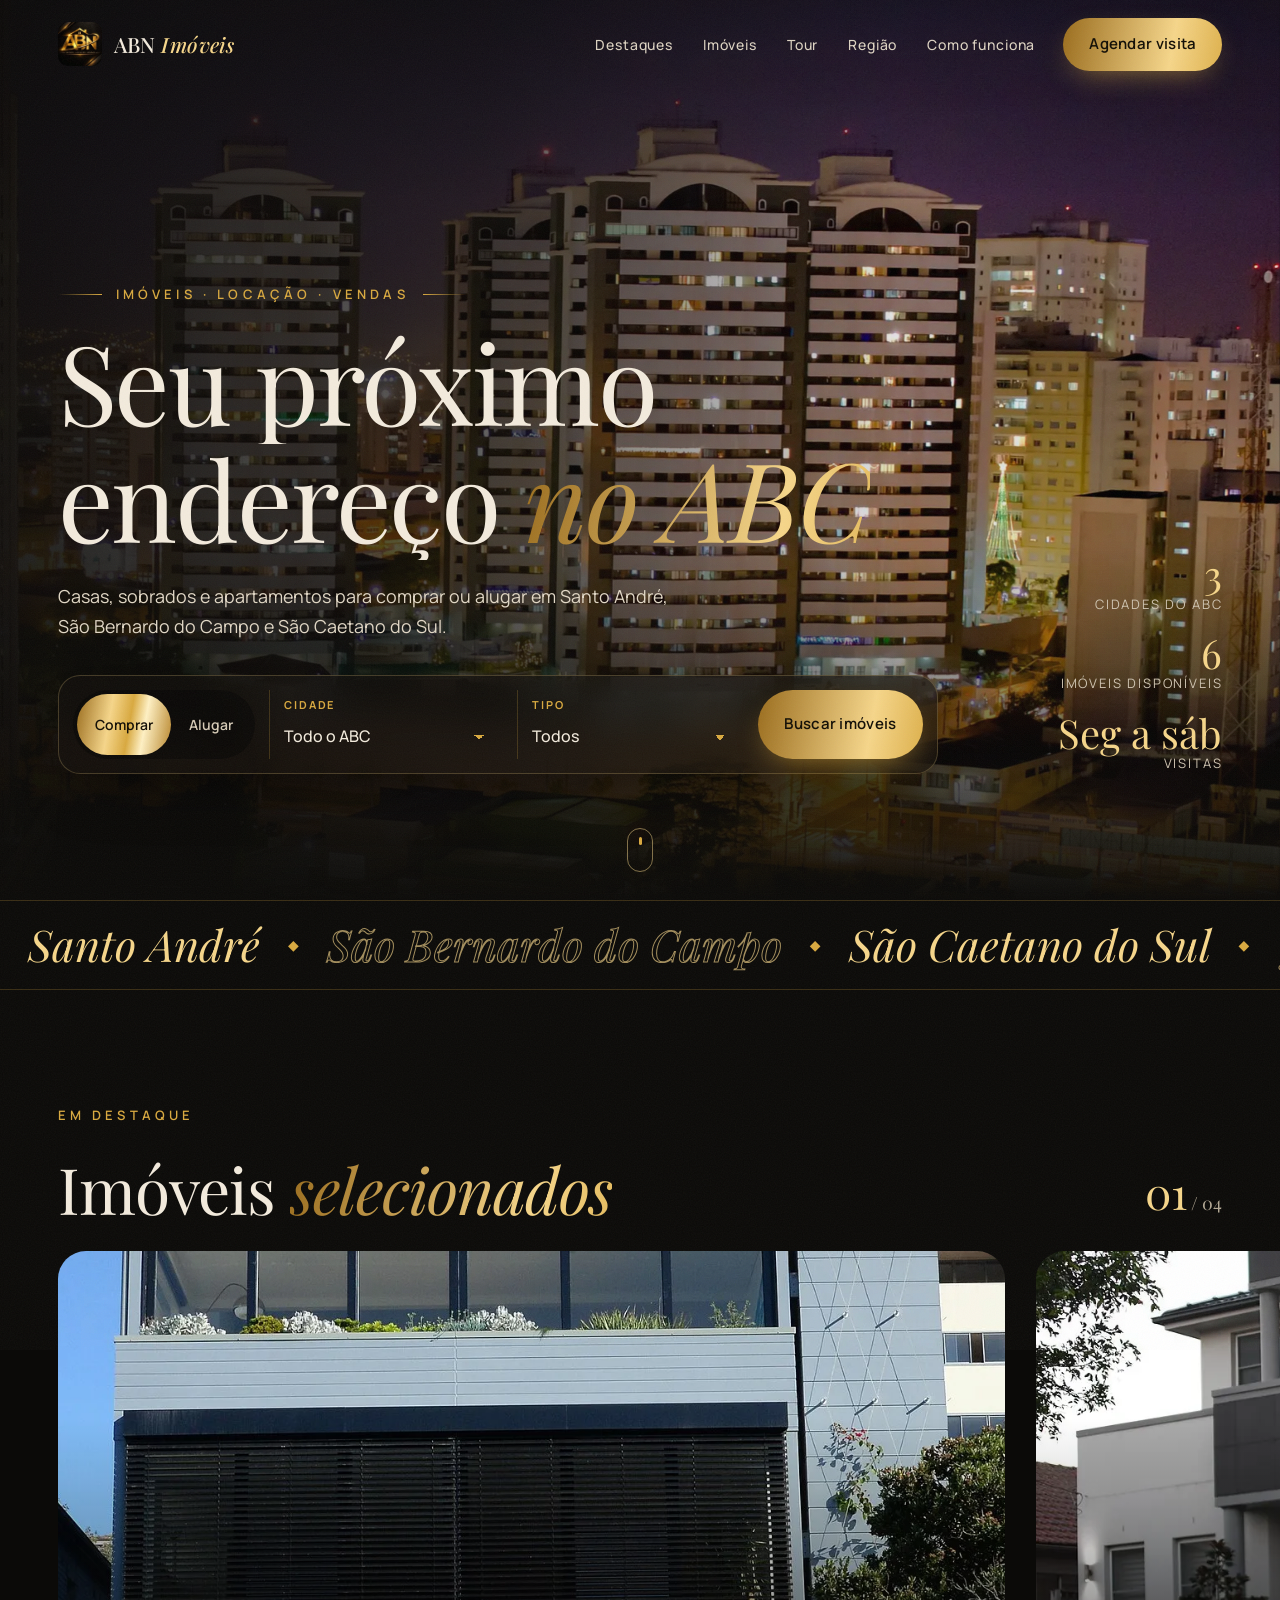
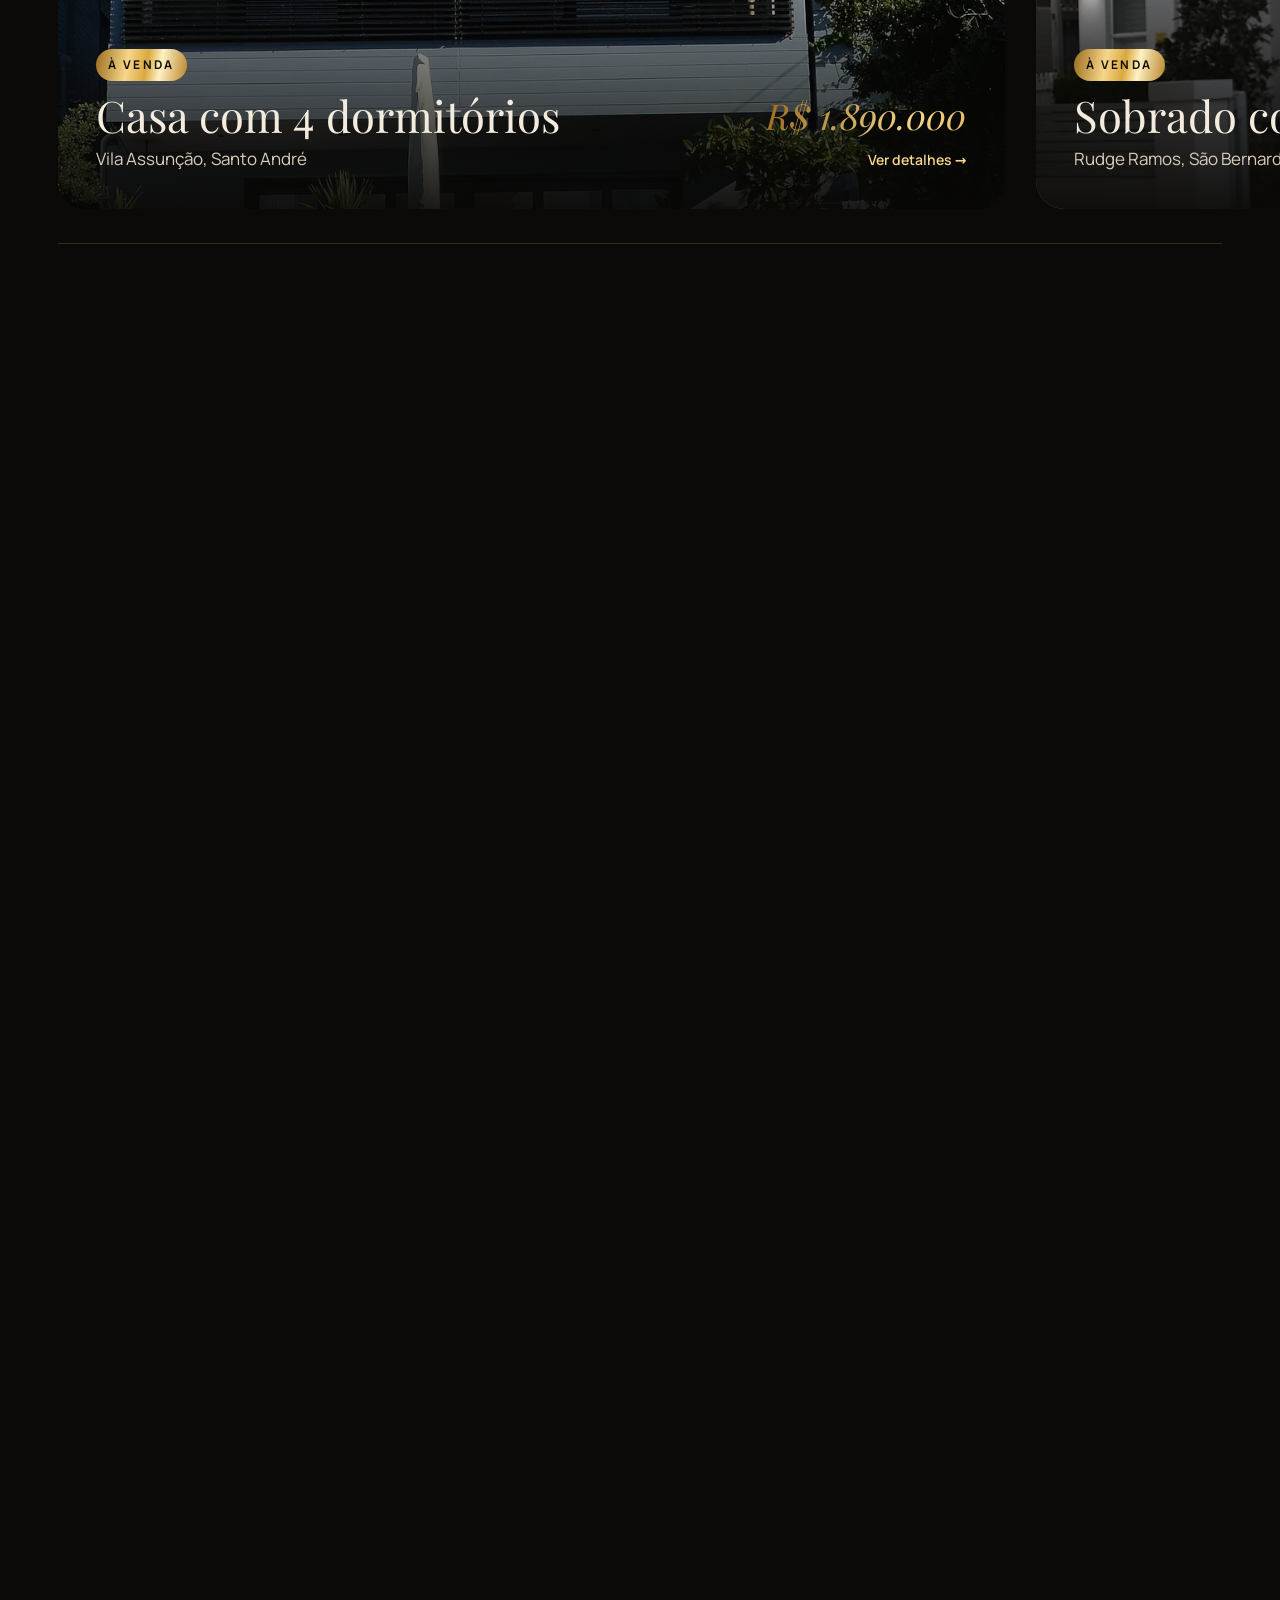
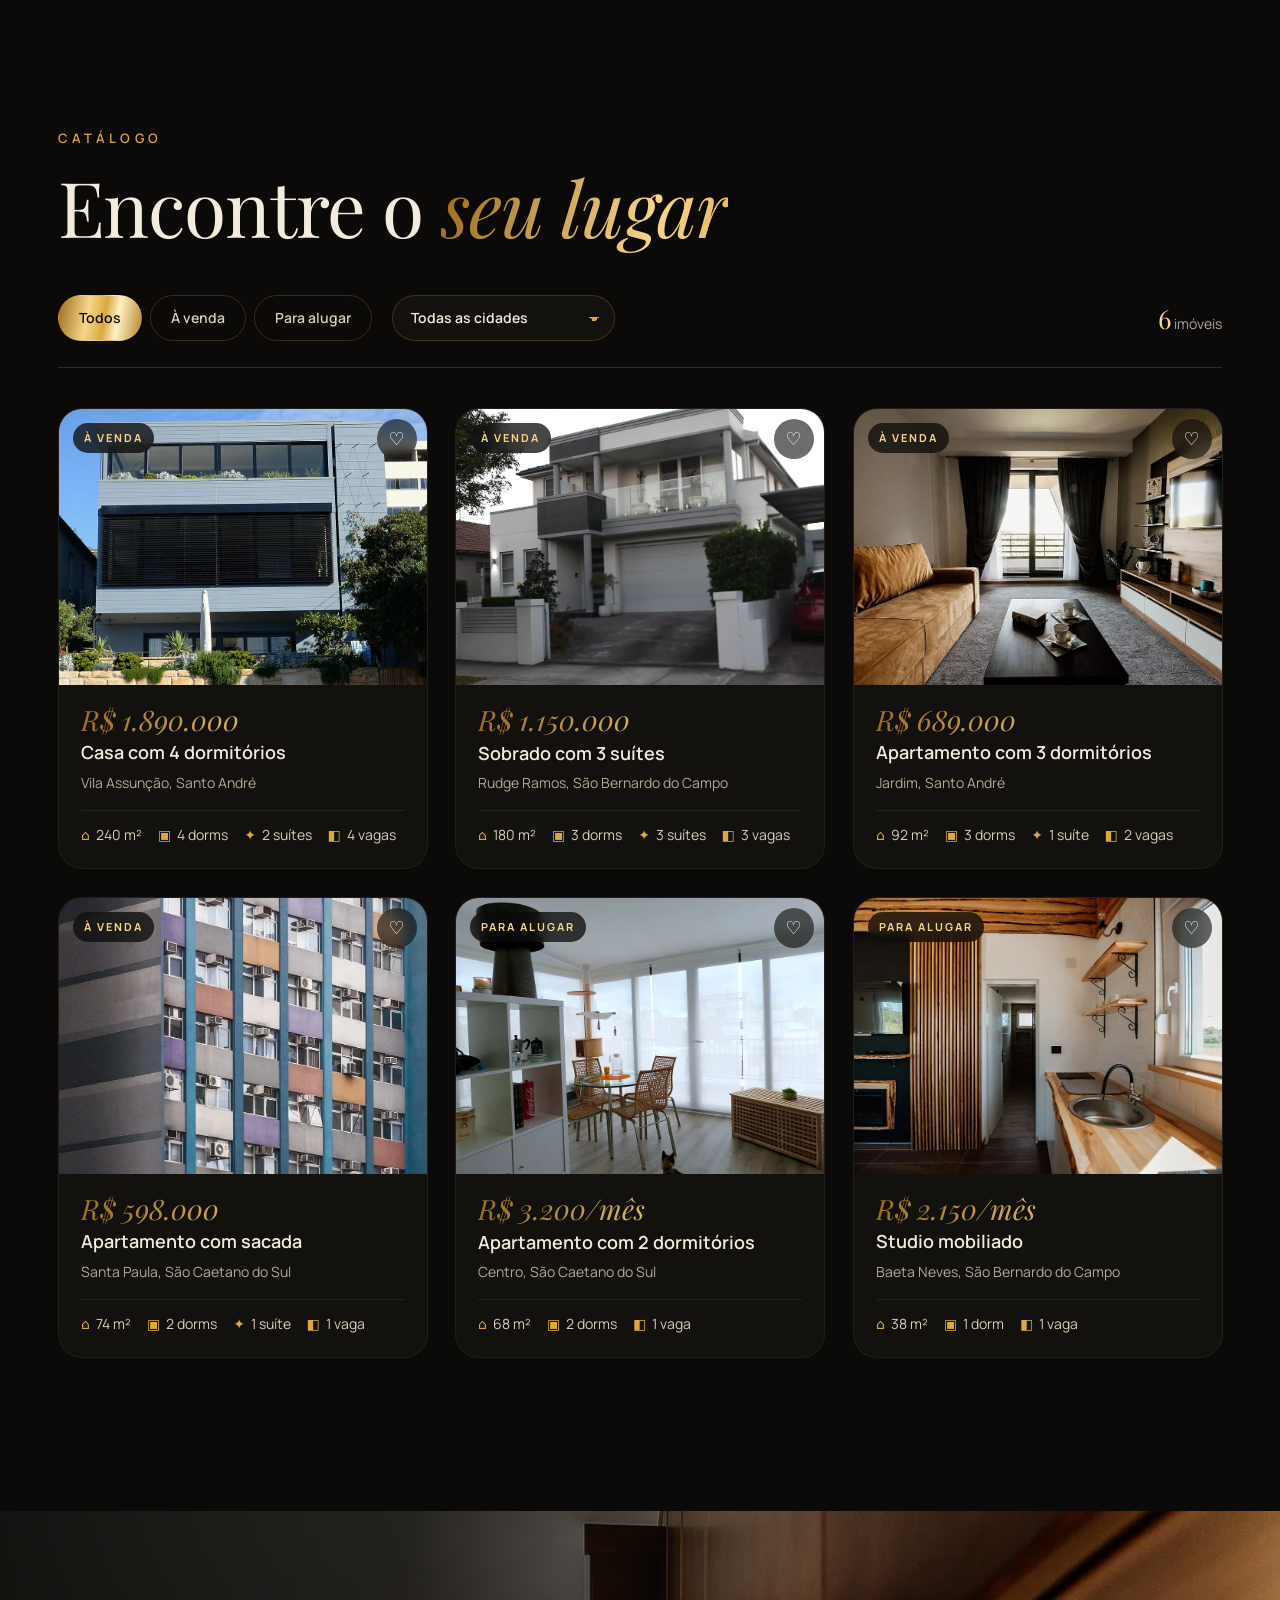
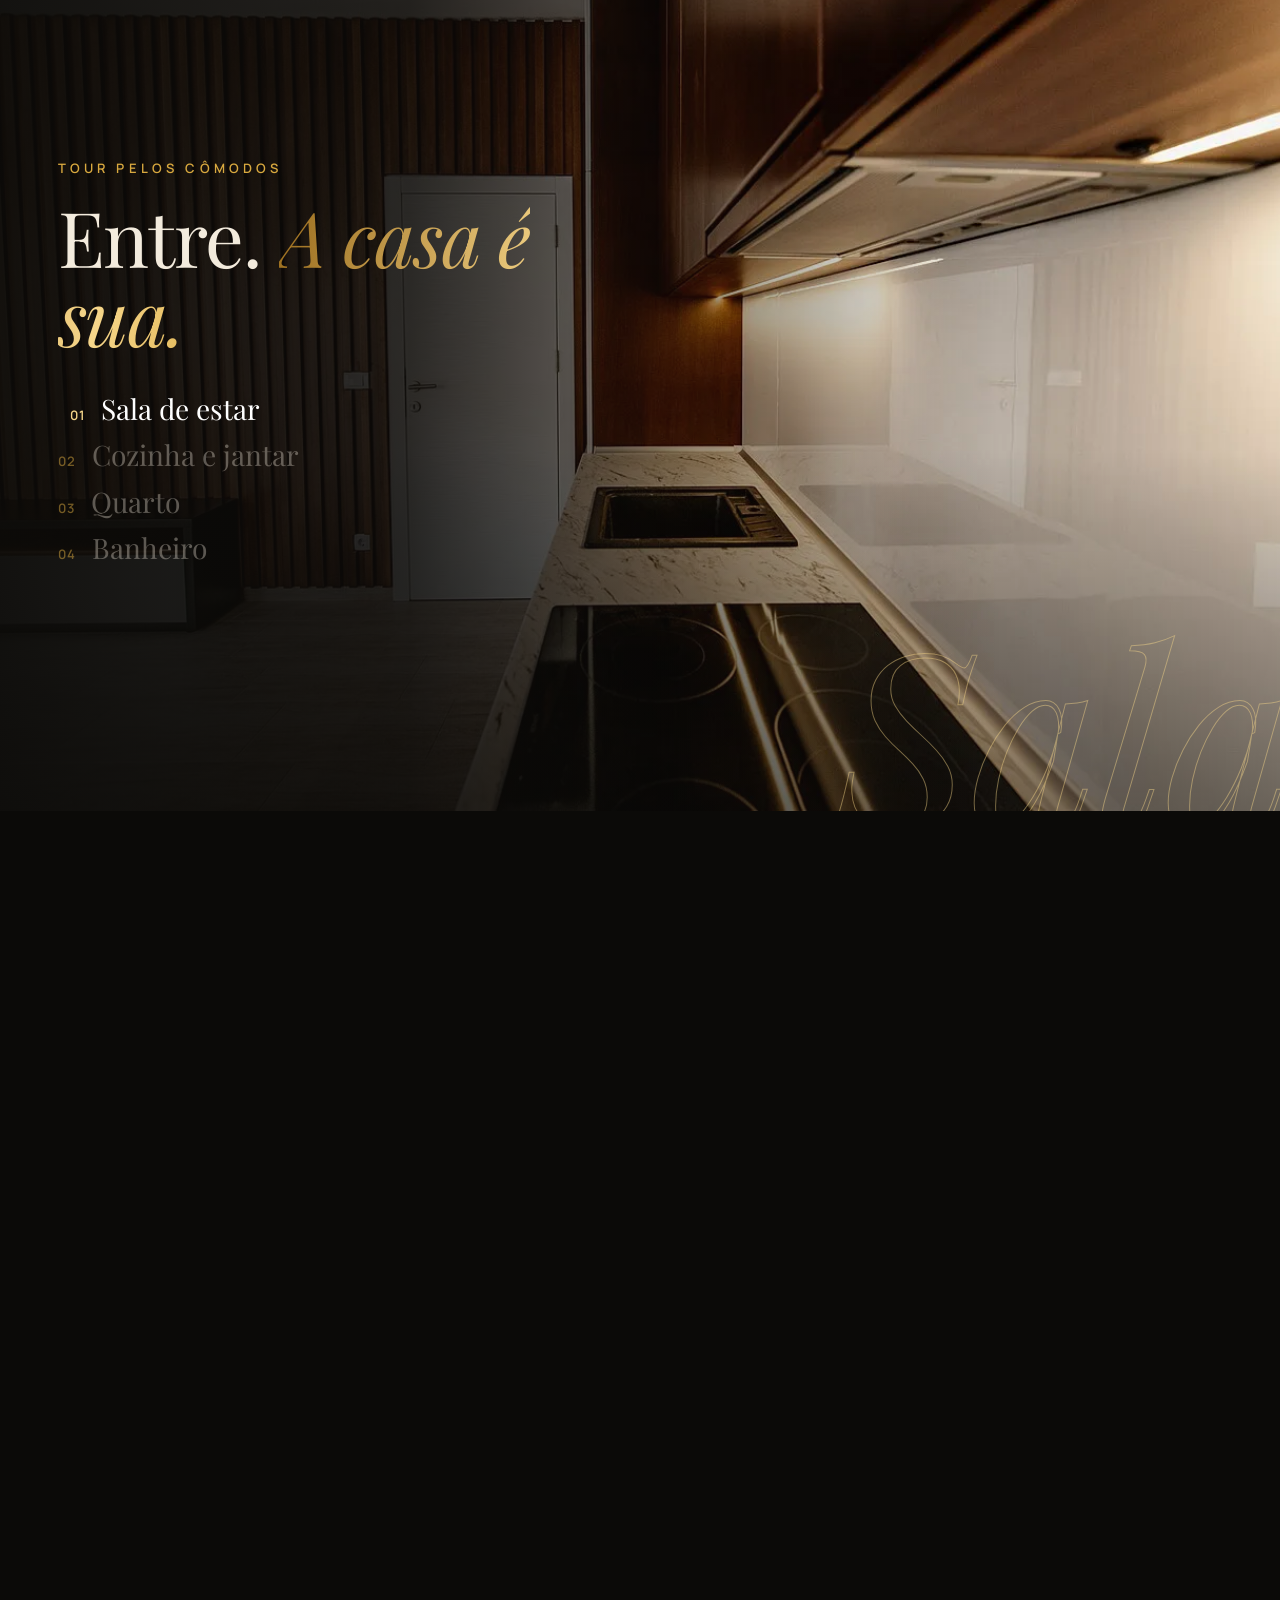
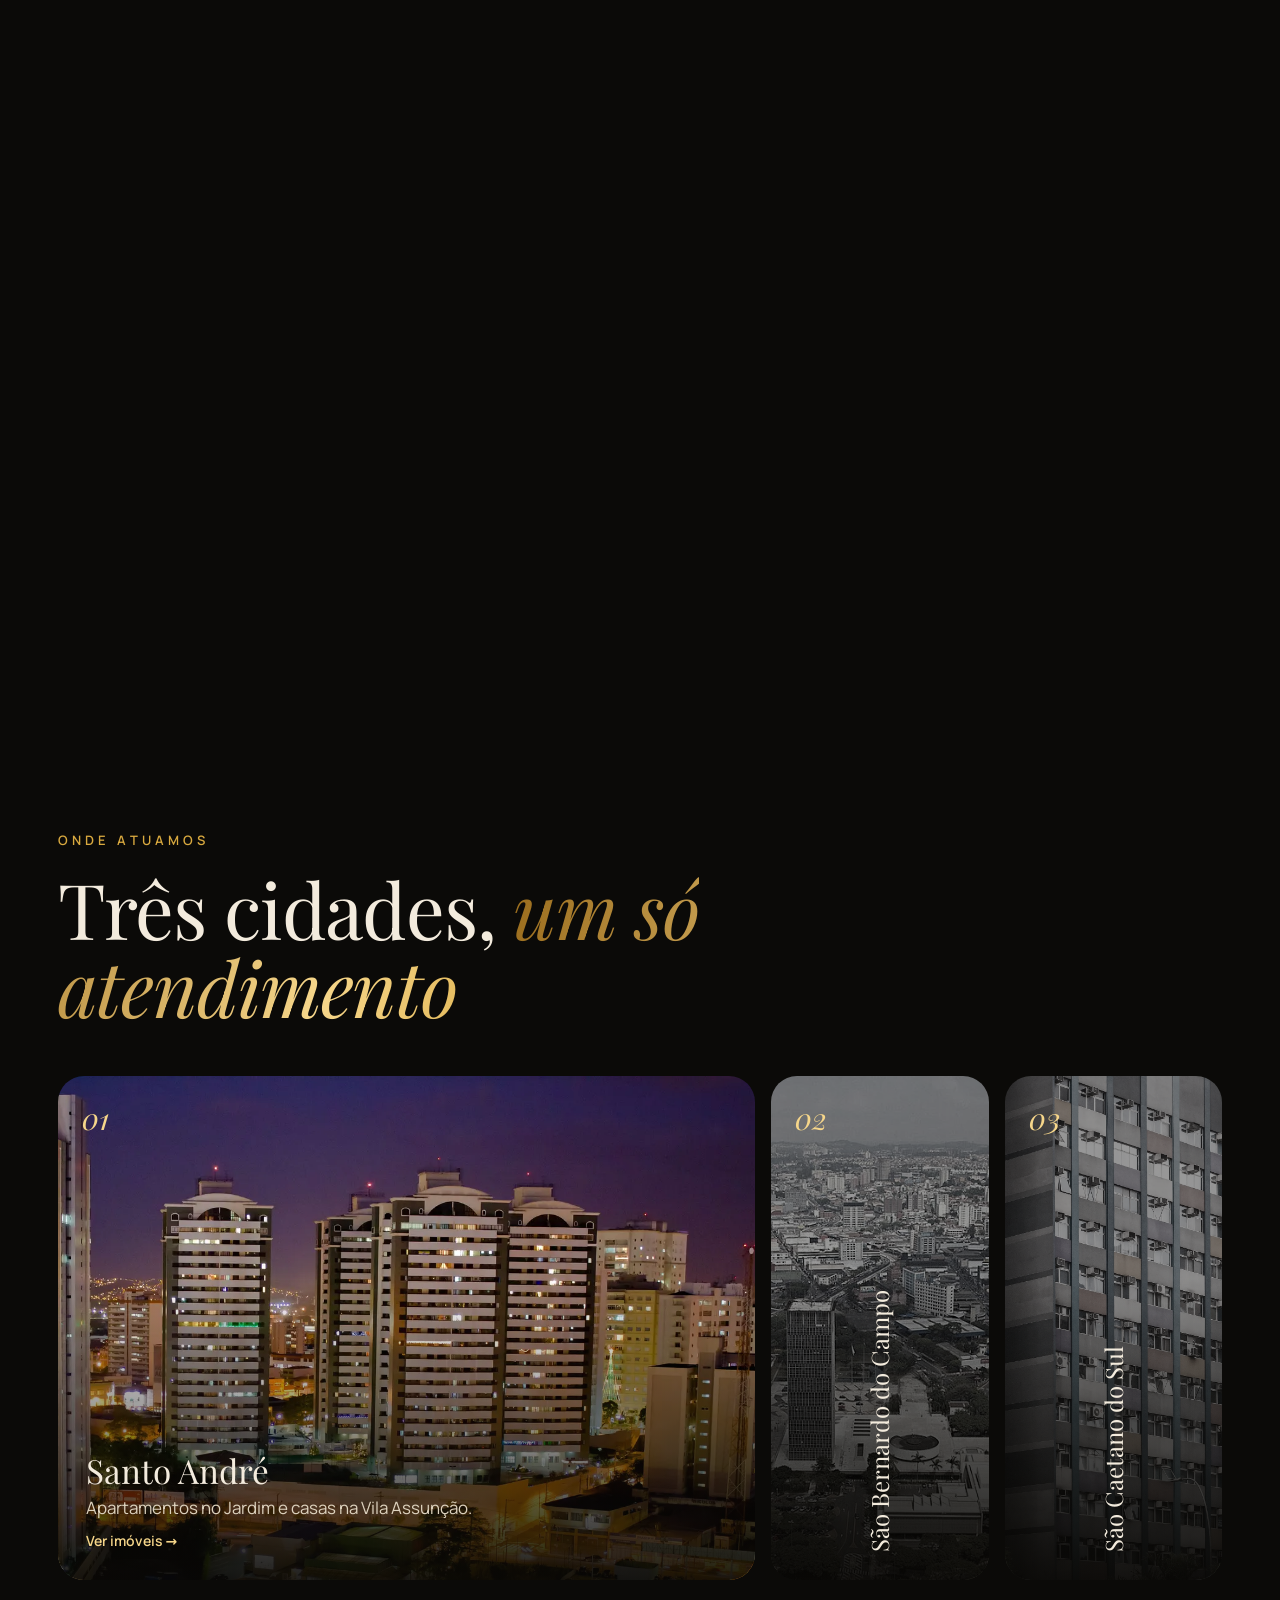
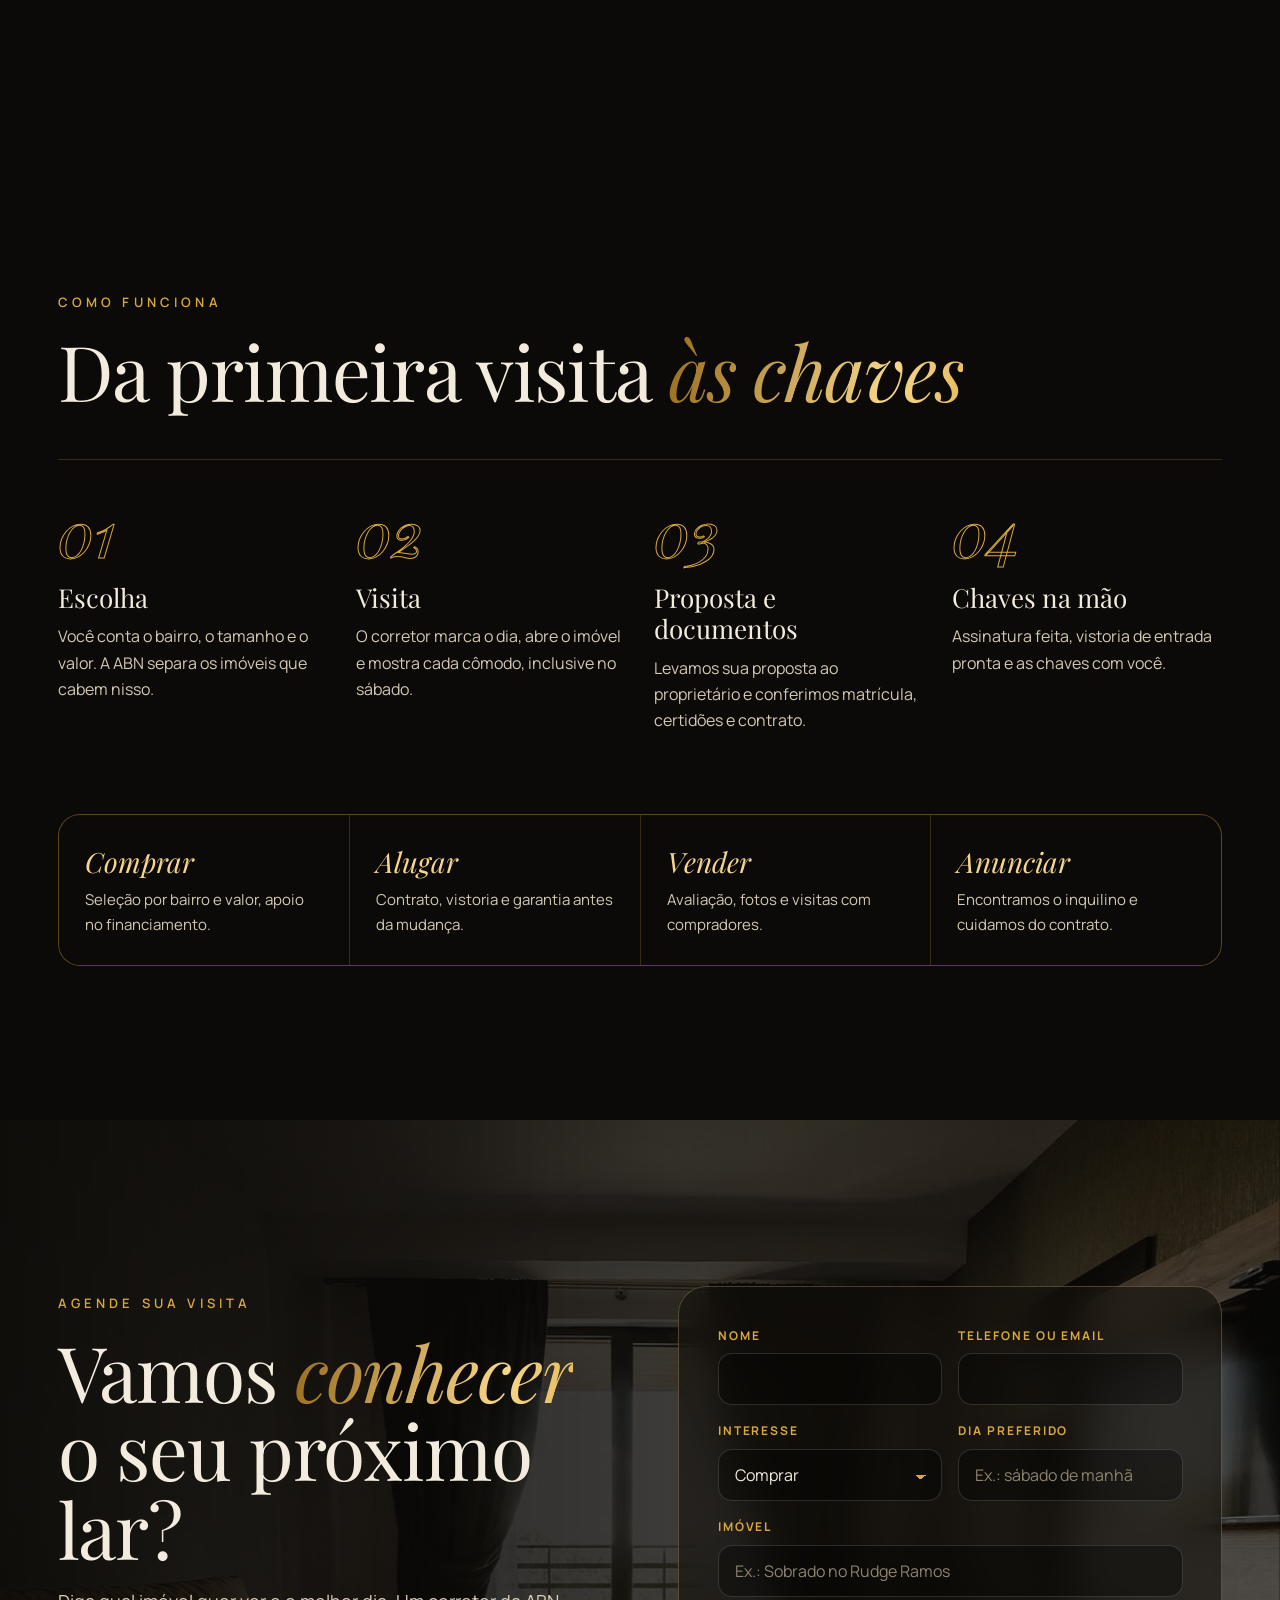
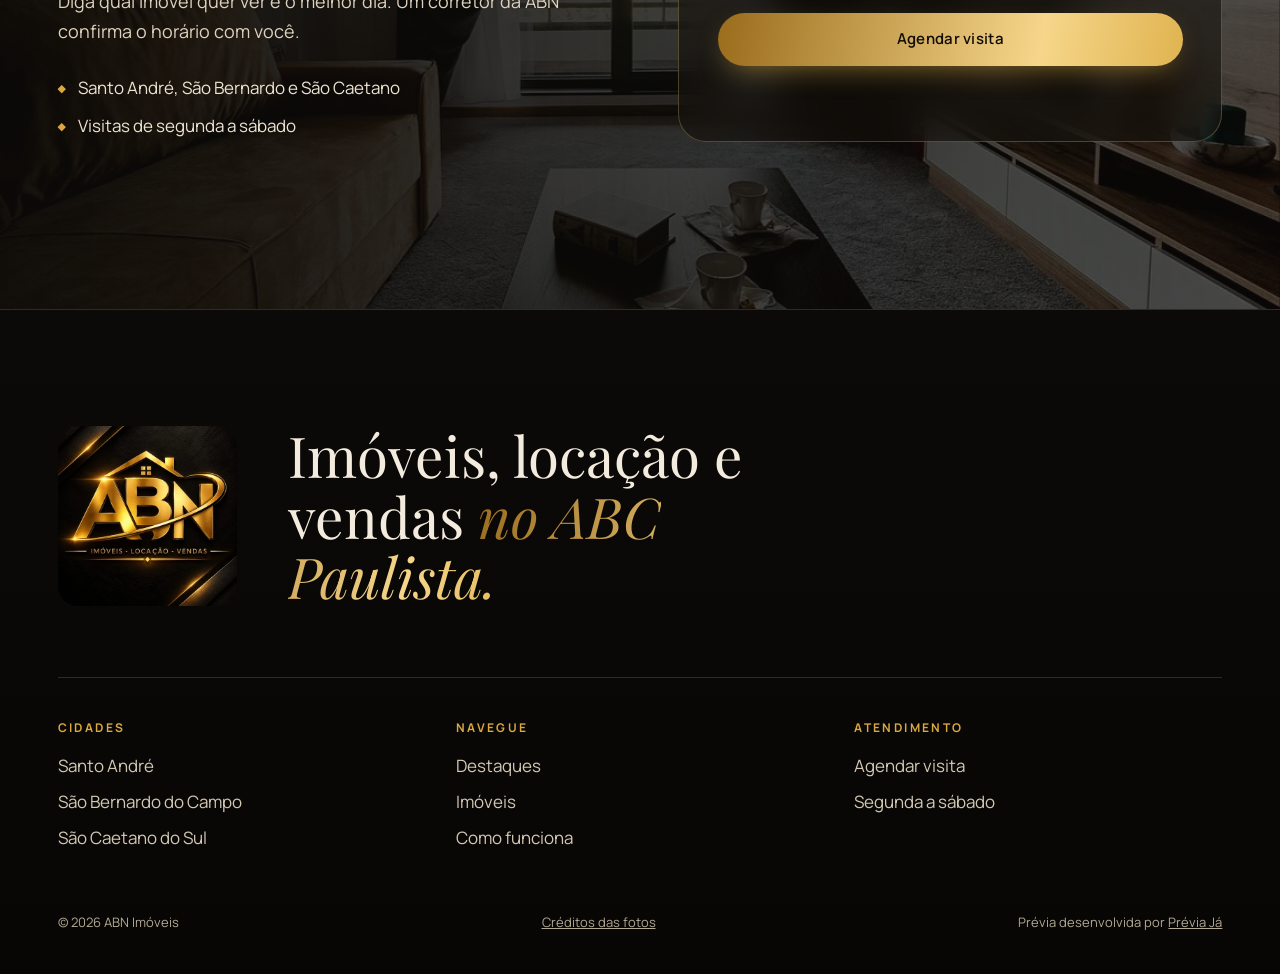
==== p/abn-imoveis/index.html @ d0f25606 "Prévia ABN Imóveis: site imersivo em preto e dourado Imóveis fictícios no ABC, busca, destaques hori" ====
<!doctype html>
<html lang="pt-BR">
<head>
<meta charset="utf-8">
<meta name="viewport" content="width=device-width,initial-scale=1,viewport-fit=cover">
<meta name="robots" content="noindex,nofollow">
<meta http-equiv="Content-Security-Policy" content="default-src 'self'; script-src 'self'; style-src 'self' 'unsafe-inline'; img-src 'self' data:; font-src 'self'; connect-src 'none'; frame-src 'none'; base-uri 'self'; form-action 'none'">
<title>ABN Imóveis | Imóveis à venda e para alugar no ABC Paulista</title>
<meta name="description" content="Casas, sobrados e apartamentos para comprar ou alugar em Santo André, São Bernardo do Campo e São Caetano do Sul. Agende sua visita com a ABN Imóveis.">
<meta name="theme-color" content="#0b0a08">
<link rel="icon" href="img/logo-abn-192.webp" type="image/webp">
<link rel="preload" href="fonts/playfair.woff2" as="font" type="font/woff2" crossorigin>
<link rel="preload" href="fonts/manrope.woff2" as="font" type="font/woff2" crossorigin>
<link rel="preload" href="img/hero-sa-1920.webp" as="image">
<link rel="stylesheet" href="styles.css">
</head>
<body class="is-loading">

<!-- ABERTURA -->
<div class="loader" id="loader" aria-hidden="true">
  <div class="loader__inner">
    <img class="loader__logo" src="img/logo-abn-512.webp" alt="">
    <div class="loader__bar"><span id="loaderBar"></span></div>
    <p class="loader__txt">Imóveis · Locação · Vendas</p>
  </div>
  <div class="loader__curtain loader__curtain--l"></div>
  <div class="loader__curtain loader__curtain--r"></div>
</div>

<div class="cursor" id="cursor" aria-hidden="true"><span></span></div>
<div class="grain" aria-hidden="true"></div>
<div class="progress" id="progress" aria-hidden="true"></div>

<header class="nav" id="nav">
  <a class="nav__brand" href="#topo" aria-label="ABN Imóveis, início">
    <img src="img/logo-abn-192.webp" alt="" width="44" height="44">
    <span>ABN <em>Imóveis</em></span>
  </a>
  <nav class="nav__links" id="menu" aria-label="Seções">
    <a href="#destaques">Destaques</a>
    <a href="#imoveis">Imóveis</a>
    <a href="#tour">Tour</a>
    <a href="#regiao">Região</a>
    <a href="#como">Como funciona</a>
  </nav>
  <a class="btn btn--gold nav__cta" href="#visita">Agendar visita</a>
  <button class="nav__burger" id="burger" aria-label="Abrir menu" aria-expanded="false" aria-controls="menu"><span></span><span></span></button>
</header>

<main id="topo">

<!-- HERO -->
<section class="hero" id="hero">
  <div class="hero__media" id="heroMedia">
    <picture>
      <source media="(max-width: 700px)" srcset="img/hero-sa-780x975.webp">
      <img src="img/hero-sa-1920.webp" srcset="img/hero-sa-1280.webp 1280w, img/hero-sa-1920.webp 1920w" sizes="100vw" alt="Torres residenciais iluminadas à noite em Santo André" fetchpriority="high">
    </picture>
  </div>
  <div class="hero__shade"></div>
  <div class="hero__inner">
    <p class="eyebrow eyebrow--lines"><span></span>Imóveis · Locação · Vendas<span></span></p>
    <h1 class="hero__title">
      <span class="line"><span class="word">Seu</span> <span class="word">próximo</span></span>
      <span class="line"><span class="word">endereço</span> <em class="word gold-text">no ABC</em></span>
    </h1>
    <p class="hero__lead">Casas, sobrados e apartamentos para comprar ou alugar em Santo André, São Bernardo do Campo e São Caetano do Sul.</p>

    <form class="search" id="search" aria-label="Buscar imóveis">
      <div class="search__tabs" role="group" aria-label="Tipo de negócio">
        <button type="button" class="search__tab is-on" data-deal="venda" aria-pressed="true">Comprar</button>
        <button type="button" class="search__tab" data-deal="aluguel" aria-pressed="false">Alugar</button>
        <span class="search__pill" aria-hidden="true"></span>
      </div>
      <label class="search__field">
        <span>Cidade</span>
        <select id="sCity">
          <option value="">Todo o ABC</option>
          <option>Santo André</option>
          <option>São Bernardo do Campo</option>
          <option>São Caetano do Sul</option>
        </select>
      </label>
      <label class="search__field">
        <span>Tipo</span>
        <select id="sType">
          <option value="">Todos</option>
          <option>Apartamento</option>
          <option>Casa</option>
          <option>Sobrado</option>
          <option>Studio</option>
        </select>
      </label>
      <button class="btn btn--gold search__go" type="submit">Buscar imóveis</button>
    </form>
  </div>
  <a class="hero__scroll" href="#destaques" aria-label="Rolar para os destaques"><span></span></a>
  <ul class="hero__facts" aria-label="Resumo">
    <li><b>3</b> cidades do ABC</li>
    <li><b>6</b> imóveis disponíveis</li>
    <li><b>Seg a sáb</b> visitas</li>
  </ul>
</section>

<!-- FAIXA -->
<div class="marquee" aria-hidden="true">
  <div class="marquee__track">
    <p><span>Santo André</span><i>◆</i><span>São Bernardo do Campo</span><i>◆</i><span>São Caetano do Sul</span><i>◆</i><span>Jardim</span><i>◆</i><span>Rudge Ramos</span><i>◆</i><span>Vila Assunção</span><i>◆</i><span>Santa Paula</span><i>◆</i><span>Baeta Neves</span><i>◆</i></p>
    <p><span>Santo André</span><i>◆</i><span>São Bernardo do Campo</span><i>◆</i><span>São Caetano do Sul</span><i>◆</i><span>Jardim</span><i>◆</i><span>Rudge Ramos</span><i>◆</i><span>Vila Assunção</span><i>◆</i><span>Santa Paula</span><i>◆</i><span>Baeta Neves</span><i>◆</i></p>
  </div>
</div>

<!-- DESTAQUES: galeria horizontal presa ao scroll -->
<section class="feat" id="destaques" aria-labelledby="feat-h">
  <div class="feat__sticky">
    <header class="feat__head">
      <p class="eyebrow">Em destaque</p>
      <h2 id="feat-h" class="title">Imóveis <em class="gold-text">selecionados</em></h2>
      <p class="feat__count"><b id="featNum">01</b> / 04</p>
    </header>
    <div class="feat__track" id="featTrack"></div>
    <div class="feat__bar"><span id="featBar"></span></div>
  </div>
</section>

<!-- CATÁLOGO -->
<section class="sec catalog" id="imoveis" aria-labelledby="cat-h">
  <header class="sec__head reveal">
    <p class="eyebrow">Catálogo</p>
    <h2 id="cat-h" class="title">Encontre o <em class="gold-text">seu lugar</em></h2>
  </header>
  <div class="filters reveal" role="group" aria-label="Filtrar imóveis">
    <div class="chips">
      <button class="chip is-on" data-f="all" aria-pressed="true">Todos</button>
      <button class="chip" data-f="venda" aria-pressed="false">À venda</button>
      <button class="chip" data-f="aluguel" aria-pressed="false">Para alugar</button>
    </div>
    <label class="filters__city"><span class="sr">Cidade</span>
      <select id="fCity">
        <option value="">Todas as cidades</option>
        <option>Santo André</option>
        <option>São Bernardo do Campo</option>
        <option>São Caetano do Sul</option>
      </select>
    </label>
    <p class="filters__count" aria-live="polite"><b id="catCount">6</b> imóveis</p>
  </div>
  <div class="grid" id="grid"></div>
  <p class="empty" id="empty" hidden>Nenhum imóvel com esse filtro agora. <button class="link" id="clearF" type="button">Ver todos</button></p>
</section>

<!-- TOUR: cômodos que se abrem no scroll -->
<section class="tour" id="tour" aria-labelledby="tour-h">
  <div class="tour__sticky">
    <div class="tour__imgs">
      <img class="tour__img is-on" data-i="0" src="img/f192968130.webp" alt="Sala integrada à cozinha com iluminação embutida" loading="lazy">
      <img class="tour__img" data-i="1" src="img/f186239762.webp" alt="Cozinha e mesa de jantar com luz natural" loading="lazy">
      <img class="tour__img" data-i="2" src="img/f196043410-960.webp" alt="Quarto com cama de casal e luz da janela" loading="lazy">
      <img class="tour__img" data-i="3" src="img/f198617474.webp" alt="Banheiro com bancada de madeira e box de vidro" loading="lazy">
    </div>
    <div class="tour__shade"></div>
    <div class="tour__copy">
      <p class="eyebrow">Tour pelos cômodos</p>
      <h2 id="tour-h" class="title">Entre. <em class="gold-text">A casa é sua.</em></h2>
      <ol class="tour__list">
        <li class="is-on" data-i="0"><span>01</span>Sala de estar</li>
        <li data-i="1"><span>02</span>Cozinha e jantar</li>
        <li data-i="2"><span>03</span>Quarto</li>
        <li data-i="3"><span>04</span>Banheiro</li>
      </ol>
    </div>
    <p class="tour__big" id="tourBig" aria-hidden="true">Sala</p>
  </div>
</section>

<!-- REGIÃO: painéis que se expandem -->
<section class="sec region" id="regiao" aria-labelledby="reg-h">
  <header class="sec__head reveal">
    <p class="eyebrow">Onde atuamos</p>
    <h2 id="reg-h" class="title">Três cidades, <em class="gold-text">um só atendimento</em></h2>
  </header>
  <div class="panels reveal">
    <button class="panel is-open" type="button" data-city="Santo André" aria-expanded="true">
      <img src="img/hero-sa-1280.webp" alt="" loading="lazy">
      <span class="panel__shade"></span>
      <span class="panel__num">01</span>
      <span class="panel__body"><b>Santo André</b><span>Apartamentos no Jardim e casas na Vila Assunção.</span><em>Ver imóveis →</em></span>
    </button>
    <button class="panel" type="button" data-city="São Bernardo do Campo" aria-expanded="false">
      <img src="img/f60251104-960.webp" alt="" loading="lazy">
      <span class="panel__shade"></span>
      <span class="panel__num">02</span>
      <span class="panel__body"><b>São Bernardo do Campo</b><span>Sobrados no Rudge Ramos e studios no Baeta Neves.</span><em>Ver imóveis →</em></span>
    </button>
    <button class="panel" type="button" data-city="São Caetano do Sul" aria-expanded="false">
      <img src="img/f36694422-960.webp" alt="" loading="lazy">
      <span class="panel__shade"></span>
      <span class="panel__num">03</span>
      <span class="panel__body"><b>São Caetano do Sul</b><span>Apartamentos no Centro e no Santa Paula.</span><em>Ver imóveis →</em></span>
    </button>
  </div>
</section>

<!-- COMO FUNCIONA -->
<section class="sec steps" id="como" aria-labelledby="como-h">
  <header class="sec__head reveal">
    <p class="eyebrow">Como funciona</p>
    <h2 id="como-h" class="title">Da primeira visita <em class="gold-text">às chaves</em></h2>
  </header>
  <div class="steps__line" aria-hidden="true"><span id="stepsLine"></span></div>
  <ol class="steps__list">
    <li class="step reveal"><span class="step__n">01</span><h3>Escolha</h3><p>Você conta o bairro, o tamanho e o valor. A ABN separa os imóveis que cabem nisso.</p></li>
    <li class="step reveal"><span class="step__n">02</span><h3>Visita</h3><p>O corretor marca o dia, abre o imóvel e mostra cada cômodo, inclusive no sábado.</p></li>
    <li class="step reveal"><span class="step__n">03</span><h3>Proposta e documentos</h3><p>Levamos sua proposta ao proprietário e conferimos matrícula, certidões e contrato.</p></li>
    <li class="step reveal"><span class="step__n">04</span><h3>Chaves na mão</h3><p>Assinatura feita, vistoria de entrada pronta e as chaves com você.</p></li>
  </ol>
  <div class="services reveal">
    <div><b>Comprar</b><span>Seleção por bairro e valor, apoio no financiamento.</span></div>
    <div><b>Alugar</b><span>Contrato, vistoria e garantia antes da mudança.</span></div>
    <div><b>Vender</b><span>Avaliação, fotos e visitas com compradores.</span></div>
    <div><b>Anunciar</b><span>Encontramos o inquilino e cuidamos do contrato.</span></div>
  </div>
</section>

<!-- AGENDAR VISITA -->
<section class="visit" id="visita" aria-labelledby="visita-h">
  <img class="visit__bg" src="img/f187101720.webp" alt="" loading="lazy">
  <div class="visit__shade"></div>
  <div class="visit__inner">
    <div class="visit__copy reveal">
      <p class="eyebrow">Agende sua visita</p>
      <h2 id="visita-h" class="title">Vamos <em class="gold-text">conhecer</em> o seu próximo lar?</h2>
      <p>Diga qual imóvel quer ver e o melhor dia. Um corretor da ABN confirma o horário com você.</p>
      <ul class="visit__facts">
        <li>Santo André, São Bernardo e São Caetano</li>
        <li>Visitas de segunda a sábado</li>
      </ul>
    </div>
    <form class="form reveal" id="form" novalidate>
      <div class="form__row">
        <label class="field"><span>Nome</span><input id="fName" name="nome" type="text" autocomplete="name" required></label>
        <label class="field"><span>Telefone ou email</span><input id="fContact" name="contato" type="text" autocomplete="email" required></label>
      </div>
      <div class="form__row">
        <label class="field"><span>Interesse</span>
          <select id="fDeal" name="interesse"><option>Comprar</option><option>Alugar</option><option>Vender meu imóvel</option><option>Anunciar para locação</option></select>
        </label>
        <label class="field"><span>Dia preferido</span><input id="fDay" name="dia" type="text" autocomplete="off" placeholder="Ex.: sábado de manhã"></label>
      </div>
      <label class="field"><span>Imóvel</span><input id="fProp" name="imovel" type="text" autocomplete="off" placeholder="Ex.: Sobrado no Rudge Ramos"></label>
      <button class="btn btn--gold btn--block" type="submit">Agendar visita</button>
      <p class="form__msg" id="formMsg" role="status" aria-live="polite"></p>
    </form>
  </div>
</section>

</main>

<footer class="footer">
  <div class="footer__top">
    <img class="footer__logo" src="img/logo-abn-512.webp" alt="ABN Imóveis: imóveis, locação e vendas" width="180" height="180" loading="lazy">
    <p class="footer__big">Imóveis, locação e vendas <em class="gold-text">no ABC Paulista.</em></p>
  </div>
  <div class="footer__cols">
    <div><h3>Cidades</h3><ul><li>Santo André</li><li>São Bernardo do Campo</li><li>São Caetano do Sul</li></ul></div>
    <div><h3>Navegue</h3><ul><li><a href="#destaques">Destaques</a></li><li><a href="#imoveis">Imóveis</a></li><li><a href="#como">Como funciona</a></li></ul></div>
    <div><h3>Atendimento</h3><ul><li><a href="#visita">Agendar visita</a></li><li>Segunda a sábado</li></ul></div>
  </div>
  <div class="footer__legal">
    <span>© 2026 ABN Imóveis</span>
    <a href="creditos.html">Créditos das fotos</a>
    <span>Prévia desenvolvida por <a href="https://hctoliv.github.io/previaja/" target="_blank" rel="noopener">Prévia Já</a></span>
  </div>
</footer>

<!-- MODAL DO IMÓVEL -->
<div class="modal" id="modal" role="dialog" aria-modal="true" aria-labelledby="mTitle" hidden>
  <div class="modal__backdrop" data-close></div>
  <div class="modal__box">
    <button class="modal__close" type="button" data-close aria-label="Fechar">✕</button>
    <div class="modal__gallery">
      <img id="mImg" src="data:," alt="">
      <div class="modal__thumbs" id="mThumbs"></div>
    </div>
    <div class="modal__info">
      <p class="modal__tag" id="mTag"></p>
      <h3 id="mTitle"></h3>
      <p class="modal__where" id="mWhere"></p>
      <p class="modal__price gold-text" id="mPrice"></p>
      <ul class="specs specs--big" id="mSpecs"></ul>
      <p class="modal__desc" id="mDesc"></p>
      <ul class="modal__feats" id="mFeats"></ul>
      <a class="btn btn--gold btn--block" href="#visita" id="mBook">Agendar visita neste imóvel</a>
    </div>
  </div>
</div>

<script src="main.js" defer></script>
</body>
</html>
---- p/abn-imoveis/styles.css ----
@font-face{font-family:"Playfair";src:url(fonts/playfair.woff2) format("woff2");font-weight:400 700;font-style:normal;font-display:swap}
@font-face{font-family:"Playfair";src:url(fonts/playfair-italic.woff2) format("woff2");font-weight:400 700;font-style:italic;font-display:swap}
@font-face{font-family:"Manrope";src:url(fonts/manrope.woff2) format("woff2");font-weight:200 800;font-display:swap}

:root{
  --bg:#0b0a08;--bg2:#13110d;--bg3:#1b1813;--ink:#f3ebdd;--mute:#b3a894;--line:rgba(217,169,63,.22);
  --gold:#d9a93f;--gold-l:#f6d68a;--gold-d:#9a6c1c;
  --grad:linear-gradient(100deg,#9a6c1c 0%,#f6d68a 35%,#d9a93f 55%,#fff1c4 70%,#b8852a 100%);
  --serif:"Playfair",Georgia,serif;--sans:"Manrope",system-ui,sans-serif;
  --gut:clamp(18px,4.5vw,72px);--ease:cubic-bezier(.2,.8,.2,1);
}
*{box-sizing:border-box;margin:0;padding:0}
html{scroll-behavior:smooth;scroll-padding-top:84px}
body{background:var(--bg);color:var(--ink);font:400 17px/1.65 var(--sans);overflow-x:hidden;-webkit-font-smoothing:antialiased}
body.is-loading,body.is-locked{overflow:hidden}
img{display:block;max-width:100%}
a{color:inherit}
button,select,input{font:inherit;color:inherit}
button{background:none;border:0;cursor:pointer}
:focus-visible{outline:2px solid var(--gold-l);outline-offset:3px}
main{overflow-x:clip}
.sr{position:absolute;width:1px;height:1px;overflow:hidden;clip:rect(0 0 0 0)}

.gold-text{background:var(--grad);background-size:220% 100%;-webkit-background-clip:text;background-clip:text;color:transparent;animation:shine 6s linear infinite}
@keyframes shine{to{background-position:-220% 0}}
em.gold-text{font-style:italic}

/* abertura */
.loader{position:fixed;inset:0;z-index:200;display:grid;place-items:center}
.loader__inner{position:relative;z-index:2;display:grid;justify-items:center;gap:22px;transition:opacity .5s,transform .6s var(--ease)}
.loader__logo{width:min(220px,46vw);border-radius:18px;box-shadow:0 0 80px rgba(217,169,63,.25);animation:logoIn 1.1s var(--ease) both}
@keyframes logoIn{from{opacity:0;transform:scale(.85);filter:blur(8px)}}
.loader__bar{width:180px;height:2px;background:rgba(217,169,63,.2);overflow:hidden}
.loader__bar span{display:block;height:100%;width:0;background:var(--grad);transition:width .25s}
.loader__txt{font-size:12px;letter-spacing:.4em;text-transform:uppercase;color:var(--mute)}
.loader__curtain{position:absolute;top:0;bottom:0;width:50.5%;background:#070605;transition:transform 1s cubic-bezier(.7,0,.2,1)}
.loader__curtain--l{left:0}.loader__curtain--r{right:0}
.loader.is-out .loader__inner{opacity:0;transform:scale(.96)}
.loader.is-out .loader__curtain--l{transform:translateX(-101%)}
.loader.is-out .loader__curtain--r{transform:translateX(101%)}
.loader.is-gone{display:none}

.grain{position:fixed;inset:-50%;z-index:150;pointer-events:none;opacity:.05;
  background-image:url("data:image/svg+xml,%3Csvg xmlns='http://www.w3.org/2000/svg' width='160' height='160'%3E%3Cfilter id='n'%3E%3CfeTurbulence type='fractalNoise' baseFrequency='.85' numOctaves='3'/%3E%3C/filter%3E%3Crect width='100%25' height='100%25' filter='url(%23n)'/%3E%3C/svg%3E");animation:grain 1s steps(5) infinite}
@keyframes grain{20%{transform:translate(-4%,3%)}40%{transform:translate(3%,-5%)}60%{transform:translate(-2%,4%)}80%{transform:translate(5%,1%)}}
.progress{position:fixed;left:0;top:0;height:2px;width:100%;transform-origin:left;transform:scaleX(0);background:var(--grad);z-index:120}

.cursor{position:fixed;left:0;top:0;z-index:160;pointer-events:none;width:38px;height:38px;margin:-19px 0 0 -19px;border:1px solid var(--gold);border-radius:50%;
  display:grid;place-items:center;opacity:0;transition:width .3s var(--ease),height .3s var(--ease),margin .3s var(--ease),background .3s,opacity .3s}
.cursor span{font-size:11px;font-weight:600;letter-spacing:.12em;text-transform:uppercase;color:#0b0a08;opacity:0;transition:opacity .2s}
.cursor.is-on{opacity:1}
.cursor.is-link{width:60px;height:60px;margin:-30px 0 0 -30px;background:rgba(217,169,63,.15)}
.cursor.is-view{width:92px;height:92px;margin:-46px 0 0 -46px;background:var(--gold);border-color:var(--gold)}
.cursor.is-view span{opacity:1}
@media (hover:none){.cursor{display:none}}

/* nav */
.nav{position:fixed;inset:0 0 auto;z-index:100;display:flex;align-items:center;gap:28px;padding:18px var(--gut);transition:background .4s,padding .4s,border-color .4s;border-bottom:1px solid transparent}
.nav.is-solid{background:rgba(11,10,8,.78);backdrop-filter:blur(16px);-webkit-backdrop-filter:blur(16px);padding-block:10px;border-color:var(--line)}
.nav.is-hidden{transform:translateY(-100%)}
.nav{transition:transform .45s var(--ease),background .4s,padding .4s,border-color .4s}
.nav__brand{display:flex;align-items:center;gap:12px;text-decoration:none}
.nav__brand img{width:44px;height:44px;border-radius:10px}
.nav__brand span{font:500 21px/1 var(--serif);letter-spacing:.02em}
.nav__brand em{font-style:italic;color:var(--gold-l)}
.nav__links{display:flex;gap:30px;margin-left:auto}
.nav__links a{position:relative;text-decoration:none;font-size:14px;font-weight:500;letter-spacing:.06em;color:#ddd3c2;transition:color .3s}
.nav__links a::after{content:"";position:absolute;left:0;right:0;bottom:-6px;height:1px;background:var(--gold);transform:scaleX(0);transition:transform .35s var(--ease)}
.nav__links a:hover,.nav__links a.is-on{color:#fff}
.nav__links a:hover::after,.nav__links a.is-on::after{transform:scaleX(1)}
.nav__burger{display:none;width:44px;height:44px;position:relative}
.nav__burger span{position:absolute;left:11px;right:11px;height:1.5px;background:var(--ink);transition:transform .3s,top .3s}
.nav__burger span:first-child{top:17px}.nav__burger span:last-child{top:26px}
.nav__burger[aria-expanded="true"] span:first-child{top:21px;transform:rotate(45deg)}
.nav__burger[aria-expanded="true"] span:last-child{top:21px;transform:rotate(-45deg)}

/* botões */
.btn{position:relative;display:inline-flex;align-items:center;justify-content:center;gap:10px;padding:14px 26px;border-radius:999px;text-decoration:none;font-weight:600;font-size:15px;letter-spacing:.02em;overflow:hidden;white-space:nowrap;transition:transform .3s var(--ease),box-shadow .3s}
.btn--gold{background:var(--grad);background-size:200% 100%;color:#120e05;box-shadow:0 10px 30px -12px rgba(217,169,63,.7)}
.btn--gold:hover{transform:translateY(-2px);background-position:100% 0;box-shadow:0 16px 40px -12px rgba(246,214,138,.8)}
.btn--gold{transition:transform .3s var(--ease),box-shadow .3s,background-position .8s var(--ease)}
.btn--line{border:1px solid var(--gold);color:var(--gold-l)}
.btn--line:hover{background:rgba(217,169,63,.12)}
.btn--block{width:100%}
.link{background:none;border:0;color:var(--gold-l);text-decoration:underline;text-underline-offset:4px;cursor:pointer}

.eyebrow{display:inline-flex;align-items:center;gap:14px;font-size:13px;font-weight:600;letter-spacing:.32em;text-transform:uppercase;color:var(--gold)}
.eyebrow--lines span{display:block;width:44px;height:1px;background:linear-gradient(90deg,transparent,var(--gold))}
.eyebrow--lines span:last-child{transform:scaleX(-1)}
.title{font:400 clamp(40px,6vw,92px)/1.02 var(--serif);letter-spacing:-.015em;margin-top:16px}

/* hero */
.hero{position:relative;min-height:100svh;display:flex;align-items:flex-end;padding:140px var(--gut) clamp(110px,14vh,150px);overflow:hidden}
.hero__media{position:absolute;inset:-6% 0 0;will-change:transform}
.hero__media img{width:100%;height:100%;object-fit:cover;object-position:62% 40%;transform:scale(1.12);animation:kenburns 22s ease-out forwards}
@keyframes kenburns{to{transform:scale(1)}}
.hero__shade{position:absolute;inset:0;background:
  linear-gradient(90deg,rgba(11,10,8,.92) 0%,rgba(11,10,8,.65) 38%,rgba(11,10,8,.1) 70%),
  linear-gradient(0deg,rgba(11,10,8,1) 0%,rgba(11,10,8,0) 40%),
  linear-gradient(180deg,rgba(11,10,8,.6) 0%,rgba(11,10,8,0) 22%)}
.hero__inner{position:relative;z-index:2;max-width:880px}
.hero__title{font:400 clamp(52px,8.6vw,138px)/.98 var(--serif);letter-spacing:-.02em;margin:22px 0 22px}
.hero__title .line{display:block;overflow:hidden;padding-bottom:.08em}
.hero__title .word{display:inline-block;transform:translateY(110%)}
.is-ready .hero__title .word{animation:wordUp 1.1s var(--ease) forwards}
.is-ready .hero__title .line:nth-child(1) .word:nth-child(2){animation-delay:.08s}
.is-ready .hero__title .line:nth-child(2) .word:nth-child(1){animation-delay:.16s}
.is-ready .hero__title .line:nth-child(2) .word:nth-child(2){animation-delay:.24s}
@keyframes wordUp{to{transform:none}}
.hero__lead{max-width:56ch;font-size:clamp(17px,1.4vw,20px);color:#e2d8c6}
.fade-up{opacity:0;transform:translateY(24px)}
.is-ready .fade-up{animation:fadeUp 1s var(--ease) forwards}
@keyframes fadeUp{to{opacity:1;transform:none}}

.search{margin-top:34px;display:grid;grid-template-columns:auto 1fr 1fr auto;align-items:end;gap:14px;padding:14px;border-radius:22px;
  background:rgba(20,17,13,.55);border:1px solid rgba(246,214,138,.22);backdrop-filter:blur(18px);-webkit-backdrop-filter:blur(18px);box-shadow:0 30px 60px -30px #000}
.search__tabs{position:relative;display:flex;background:rgba(0,0,0,.35);border-radius:999px;padding:4px;align-self:stretch;align-items:center}
.search__tab{position:relative;z-index:1;padding:10px 18px;border-radius:999px;font-weight:600;font-size:14px;color:#d5cab6;transition:color .3s}
.search__tab.is-on{color:#120e05}
.search__pill{position:absolute;top:4px;bottom:4px;left:4px;border-radius:999px;background:var(--grad);transition:transform .45s var(--ease),width .45s var(--ease)}
.search__field{display:grid;gap:4px;padding:6px 14px;border-left:1px solid var(--line)}
.search__field span{font-size:11px;font-weight:700;letter-spacing:.18em;text-transform:uppercase;color:var(--gold)}
.search__field select{background:transparent;border:0;font-size:16px;font-weight:500;padding:4px 0;appearance:none;-webkit-appearance:none;cursor:pointer;
  background-image:linear-gradient(45deg,transparent 50%,var(--gold) 50%),linear-gradient(135deg,var(--gold) 50%,transparent 50%);background-position:calc(100% - 10px) 55%,calc(100% - 5px) 55%;background-size:5px 5px;background-repeat:no-repeat;padding-right:22px}
.search__field select option{background:#14110d;color:var(--ink)}
.search__go{align-self:stretch}

.hero__scroll{position:absolute;z-index:2;left:50%;bottom:28px;translate:-50% 0;width:26px;height:44px;border:1px solid rgba(246,214,138,.5);border-radius:14px}
.hero__scroll span{position:absolute;left:50%;top:8px;width:3px;height:8px;margin-left:-1.5px;border-radius:2px;background:var(--gold);animation:wheel 1.8s infinite}
@keyframes wheel{to{transform:translateY(14px);opacity:0}}
.hero__facts{position:absolute;z-index:2;right:var(--gut);bottom:clamp(110px,14vh,150px);list-style:none;display:grid;gap:18px;text-align:right}
.hero__facts li{font-size:13px;letter-spacing:.14em;text-transform:uppercase;color:#cfc4b1}
.hero__facts b{display:block;font:400 40px/1 var(--serif);letter-spacing:0;text-transform:none;color:var(--gold-l)}

/* faixa */
.marquee{border-block:1px solid var(--line);padding:22px 0;overflow:hidden;background:var(--bg)}
.marquee__track{display:flex;width:max-content;animation:tick 50s linear infinite}
.marquee p{display:flex;align-items:center;flex:none}
.marquee span{font:italic 400 clamp(28px,3.4vw,48px)/1 var(--serif);color:transparent;-webkit-text-stroke:1px rgba(246,214,138,.65);padding:0 28px;transition:color .3s}
.marquee span:nth-child(4n+1){color:var(--gold-l);-webkit-text-stroke:0}
.marquee i{font-style:normal;color:var(--gold);font-size:14px}
@keyframes tick{to{transform:translateX(-50%)}}

/* destaques horizontais */
.feat{position:relative;height:420vh}
.feat__sticky{position:sticky;top:0;height:100vh;overflow:hidden;display:flex;flex-direction:column;justify-content:center;padding-top:70px}
.feat__head{display:flex;align-items:flex-end;justify-content:space-between;gap:20px;flex-wrap:wrap;padding:0 var(--gut);margin-bottom:30px}
.feat__head .title{margin-top:10px;font-size:clamp(36px,5vw,74px)}
.feat__head .eyebrow{width:100%}
.feat__count{font:400 18px var(--serif);color:var(--mute)}
.feat__count b{font-size:44px;font-weight:400;color:var(--gold-l)}
.feat__track{display:flex;gap:clamp(18px,2.4vw,36px);padding:0 var(--gut);will-change:transform}
.fcard{position:relative;flex:0 0 min(74vw,1020px);height:min(62vh,600px);border-radius:28px;overflow:hidden;cursor:pointer;text-align:left}
.fcard img{position:absolute;inset:0;width:100%;height:100%;object-fit:cover;transform:scale(1.12);transition:transform 1.4s var(--ease)}
.fcard:hover img{transform:scale(1.04)}
.fcard::after{content:"";position:absolute;inset:0;background:linear-gradient(0deg,rgba(8,7,5,.92) 0%,rgba(8,7,5,.2) 50%,rgba(8,7,5,0) 70%);pointer-events:none}
.fcard__info{position:absolute;z-index:2;left:clamp(20px,3vw,40px);right:clamp(20px,3vw,40px);bottom:clamp(20px,3vw,36px);display:flex;align-items:flex-end;justify-content:space-between;gap:20px;flex-wrap:wrap}
.fcard__tag{display:inline-block;font-size:12px;font-weight:700;letter-spacing:.2em;text-transform:uppercase;color:#120e05;background:var(--grad);padding:6px 12px;border-radius:999px;margin-bottom:12px}
.fcard h3{font:400 clamp(28px,3.4vw,52px)/1.05 var(--serif)}
.fcard__where{color:#d8cdb9;margin-top:6px}
.fcard__price{font:italic 400 clamp(26px,2.8vw,40px)/1 var(--serif)}
.fcard__go{display:inline-flex;align-items:center;gap:8px;margin-top:10px;font-size:14px;font-weight:600;color:var(--gold-l)}
.fcard__right{text-align:right}
.feat__bar{margin:34px var(--gut) 0;height:1px;background:var(--line)}
.feat__bar span{display:block;height:1px;width:0;background:var(--grad)}

/* seções */
.sec{padding:clamp(100px,12vw,170px) var(--gut);position:relative}
.sec__head{max-width:980px;margin-bottom:50px}
.reveal{opacity:0;transform:translateY(46px);transition:opacity 1s var(--ease),transform 1s var(--ease)}
.reveal.is-in{opacity:1;transform:none}

/* catálogo */
.filters{display:flex;flex-wrap:wrap;align-items:center;gap:14px 20px;margin-bottom:40px;padding-bottom:26px;border-bottom:1px solid var(--line)}
.chips{display:flex;flex-wrap:wrap;gap:8px}
.chip{padding:10px 20px;border-radius:999px;border:1px solid var(--line);font-size:14px;font-weight:600;color:#d7ccb8;transition:all .3s}
.chip:hover{border-color:var(--gold);color:#fff}
.chip.is-on{background:var(--grad);color:#120e05;border-color:transparent}
.filters__city select{background:var(--bg2);border:1px solid var(--line);border-radius:999px;padding:10px 40px 10px 18px;font-size:14px;font-weight:600;appearance:none;-webkit-appearance:none;cursor:pointer;
  background-image:linear-gradient(45deg,transparent 50%,var(--gold) 50%),linear-gradient(135deg,var(--gold) 50%,transparent 50%);background-position:calc(100% - 20px) 55%,calc(100% - 15px) 55%;background-size:5px 5px;background-repeat:no-repeat}
.filters__count{margin-left:auto;color:var(--mute);font-size:14px}
.filters__count b{font:400 26px var(--serif);color:var(--gold-l)}
.grid{display:grid;grid-template-columns:repeat(3,1fr);gap:28px}
.card{position:relative;display:flex;flex-direction:column;text-align:left;border-radius:24px;overflow:hidden;background:var(--bg2);border:1px solid rgba(255,255,255,.06);cursor:pointer;
  transition:transform .5s var(--ease),border-color .4s,box-shadow .5s,opacity .45s;animation:cardIn .7s var(--ease) both}
@keyframes cardIn{from{opacity:0;transform:translateY(30px) scale(.97)}}
.card:hover{transform:translateY(-6px);border-color:rgba(246,214,138,.5);box-shadow:0 30px 60px -30px rgba(217,169,63,.45)}
.card__media{position:relative;aspect-ratio:4/3;overflow:hidden}
.card__media img{width:100%;height:100%;object-fit:cover;transition:transform 1s var(--ease)}
.card:hover .card__media img{transform:scale(1.07)}
.card__tag{position:absolute;top:14px;left:14px;font-size:11px;font-weight:700;letter-spacing:.18em;text-transform:uppercase;padding:6px 11px;border-radius:999px;background:rgba(11,10,8,.75);color:var(--gold-l);backdrop-filter:blur(6px)}
.card__fav{position:absolute;top:10px;right:10px;width:40px;height:40px;border-radius:50%;display:grid;place-items:center;background:rgba(11,10,8,.6);backdrop-filter:blur(6px);color:#fff;font-size:18px;transition:transform .3s,color .3s}
.card__fav:hover{transform:scale(1.1)}
.card__fav.is-on{color:var(--gold-l)}
.card__body{padding:20px 22px 22px;display:grid;gap:6px}
.card__price{font:italic 400 28px/1.1 var(--serif)}
.card h3{font-size:18px;font-weight:600;line-height:1.3}
.card__where{font-size:14px;color:var(--mute)}
.specs{list-style:none;display:flex;flex-wrap:wrap;gap:6px 16px;margin-top:10px;padding-top:12px;border-top:1px solid rgba(255,255,255,.07);font-size:14px;color:#d8cdb9}
.specs li{display:flex;align-items:center;gap:6px}
.specs li i{font-style:normal;color:var(--gold)}
.empty{text-align:center;color:var(--mute);padding:40px 0}

/* tour */
.tour{position:relative;height:440vh}
.tour__sticky{position:sticky;top:0;height:100vh;overflow:hidden}
.tour__img{position:absolute;inset:0;width:100%;height:100%;object-fit:cover;clip-path:circle(0% at 75% 50%);transform:scale(1.15);transition:clip-path 1.3s cubic-bezier(.7,0,.2,1),transform 2s var(--ease)}
.tour__img.is-on{clip-path:circle(150% at 75% 50%);transform:scale(1)}
.tour__img.is-past{clip-path:circle(150% at 75% 50%);transform:scale(1)}
.tour__shade{position:absolute;inset:0;z-index:3;background:linear-gradient(90deg,rgba(11,10,8,.96) 0%,rgba(11,10,8,.85) 32%,rgba(11,10,8,.35) 58%,rgba(11,10,8,0) 78%),linear-gradient(0deg,rgba(11,10,8,.5),rgba(11,10,8,0) 40%)}
.tour__copy{position:absolute;z-index:4;left:var(--gut);top:50%;translate:0 -50%;max-width:560px}
.tour__list{list-style:none;margin-top:34px;display:grid;gap:4px}
.tour__list li{display:flex;align-items:baseline;gap:16px;font:400 clamp(22px,2.2vw,32px)/1.5 var(--serif);color:rgba(243,235,221,.35);transition:color .5s,transform .5s var(--ease)}
.tour__list li span{font:600 13px var(--sans);letter-spacing:.1em;color:rgba(217,169,63,.5)}
.tour__list li.is-on{color:#fff;transform:translateX(12px)}
.tour__list li.is-on span{color:var(--gold-l)}
.tour__big{position:absolute;z-index:4;right:-1vw;bottom:-3vw;font:italic 400 clamp(110px,19vw,300px)/1 var(--serif);color:transparent;-webkit-text-stroke:1px rgba(246,214,138,.45);pointer-events:none;transition:opacity .4s}

/* região */
.panels{display:flex;gap:16px;height:min(56vh,540px)}
.panel{position:relative;flex:1;min-width:0;border-radius:26px;overflow:hidden;text-align:left;transition:flex 1s var(--ease)}
.panel.is-open{flex:3.2}
.panel img{position:absolute;inset:0;width:100%;height:100%;object-fit:cover;transform:scale(1.1);transition:transform 1.4s var(--ease),filter .8s}
.panel:not(.is-open) img{filter:grayscale(.7) brightness(.6)}
.panel.is-open img{transform:scale(1)}
.panel__shade{position:absolute;inset:0;background:linear-gradient(0deg,rgba(8,7,5,.9) 0%,rgba(8,7,5,0) 60%)}
.panel__num{position:absolute;top:22px;left:24px;font:italic 400 30px var(--serif);color:var(--gold-l)}
.panel__body{position:absolute;left:28px;right:28px;bottom:28px;display:grid;gap:6px}
.panel__body b{font:400 clamp(24px,2.6vw,42px)/1.1 var(--serif);white-space:nowrap}
.panel__body span,.panel__body em{opacity:0;transform:translateY(14px);transition:opacity .6s .2s,transform .6s .2s var(--ease)}
.panel__body span{color:#ddd2be;max-width:42ch}
.panel__body em{font-style:normal;font-weight:600;font-size:14px;color:var(--gold-l)}
.panel.is-open .panel__body span,.panel.is-open .panel__body em{opacity:1;transform:none}
.panel:not(.is-open) .panel__body{left:0;right:0;bottom:28px;justify-items:center}
.panel:not(.is-open) .panel__body b{writing-mode:vertical-rl;transform:rotate(180deg);font-size:24px}
.panel:not(.is-open) .panel__body span,.panel:not(.is-open) .panel__body em{display:none}

/* etapas */
.steps__line{height:1px;background:var(--line);margin:10px 0 40px;position:relative}
.steps__line span{position:absolute;left:0;top:0;height:1px;width:100%;background:var(--grad);transform-origin:left;transform:scaleX(0)}
.steps__list{list-style:none;display:grid;grid-template-columns:repeat(4,1fr);gap:28px}
.step__n{font:italic 400 64px/1 var(--serif);color:transparent;-webkit-text-stroke:1px var(--gold)}
.step h3{font:400 26px/1.2 var(--serif);margin:16px 0 10px}
.step p{color:#d3c8b4;font-size:16px}
.services{display:grid;grid-template-columns:repeat(4,1fr);gap:1px;background:var(--line);border:1px solid var(--line);border-radius:22px;overflow:hidden;margin-top:80px}
.services div{background:var(--bg);padding:28px 26px;display:grid;gap:8px;transition:background .4s}
.services div:hover{background:var(--bg3)}
.services b{font:italic 400 28px var(--serif);color:var(--gold-l)}
.services span{color:#d3c8b4;font-size:15px}

/* visita */
.visit{position:relative;padding:clamp(110px,13vw,180px) var(--gut);overflow:hidden}
.visit__bg{position:absolute;inset:0;width:100%;height:120%;object-fit:cover;will-change:transform}
.visit__shade{position:absolute;inset:0;background:linear-gradient(90deg,rgba(11,10,8,.95) 0%,rgba(11,10,8,.8) 50%,rgba(11,10,8,.65) 100%)}
.visit__inner{position:relative;z-index:1;display:grid;grid-template-columns:1fr 1fr;gap:clamp(40px,6vw,100px);align-items:center;max-width:1300px;margin:0 auto}
.visit__copy p:not(.eyebrow){color:#ddd2be;margin-top:20px;max-width:46ch;font-size:18px}
.visit__facts{list-style:none;margin-top:28px;display:grid;gap:10px}
.visit__facts li{display:flex;gap:12px;align-items:center;color:#ece3d2}
.visit__facts li::before{content:"◆";color:var(--gold);font-size:11px}
.form{display:grid;gap:16px;padding:clamp(24px,3vw,40px);border-radius:28px;background:rgba(20,17,13,.6);border:1px solid rgba(246,214,138,.25);backdrop-filter:blur(18px);-webkit-backdrop-filter:blur(18px)}
.form__row{display:grid;grid-template-columns:1fr 1fr;gap:16px}
.field{display:grid;gap:8px}
.field span{font-size:12px;font-weight:700;letter-spacing:.16em;text-transform:uppercase;color:var(--gold)}
.field input,.field select{width:100%;height:52px;padding:0 16px;border-radius:14px;border:1px solid rgba(255,255,255,.14);background:rgba(0,0,0,.35);font-size:16px;transition:border-color .3s,box-shadow .3s}
.field select{appearance:none;-webkit-appearance:none;background-image:linear-gradient(45deg,transparent 50%,var(--gold) 50%),linear-gradient(135deg,var(--gold) 50%,transparent 50%);background-position:calc(100% - 20px) 55%,calc(100% - 15px) 55%;background-size:5px 5px;background-repeat:no-repeat}
.field select option{background:#14110d}
.field input::placeholder{color:#8d836f}
.field input:focus,.field select:focus{outline:none;border-color:var(--gold);box-shadow:0 0 0 3px rgba(217,169,63,.2)}
.field input[aria-invalid="true"]{border-color:#e07a5f}
.form__msg{min-height:1.4em;font-size:15px;color:var(--gold-l)}

/* rodapé */
.footer{padding:clamp(80px,9vw,120px) var(--gut) 40px;border-top:1px solid var(--line);background:linear-gradient(180deg,var(--bg) 0%,#070605 100%)}
.footer__top{display:flex;align-items:center;gap:clamp(24px,4vw,60px);flex-wrap:wrap}
.footer__logo{width:clamp(120px,14vw,180px);border-radius:20px}
.footer__big{font:400 clamp(30px,4.4vw,64px)/1.08 var(--serif);max-width:16ch}
.footer__cols{display:grid;grid-template-columns:repeat(3,1fr);gap:30px;margin-top:70px;padding-top:40px;border-top:1px solid var(--line)}
.footer__cols h3{font-size:12px;font-weight:700;letter-spacing:.2em;text-transform:uppercase;color:var(--gold);margin-bottom:14px}
.footer__cols ul{list-style:none;display:grid;gap:8px;color:#d3c8b4}
.footer__cols a{text-decoration:none}
.footer__cols a:hover{color:var(--gold-l)}
.footer__legal{display:flex;flex-wrap:wrap;justify-content:space-between;gap:12px 30px;margin-top:60px;font-size:13px;color:var(--mute)}

/* modal */
.modal{position:fixed;inset:0;z-index:180;display:grid;place-items:center;padding:20px}
.modal[hidden]{display:none}
.modal__backdrop{position:absolute;inset:0;background:rgba(5,4,3,.82);backdrop-filter:blur(8px);animation:fade .4s}
@keyframes fade{from{opacity:0}}
.modal__box{position:relative;width:min(1180px,100%);max-height:calc(100vh - 40px);overflow:auto;display:grid;grid-template-columns:1.25fr 1fr;background:var(--bg2);border:1px solid var(--line);border-radius:28px;animation:boxIn .6s var(--ease)}
@keyframes boxIn{from{opacity:0;transform:translateY(40px) scale(.97)}}
.modal__close{position:absolute;z-index:3;top:14px;right:14px;width:44px;height:44px;border-radius:50%;background:rgba(11,10,8,.7);color:#fff;font-size:16px;backdrop-filter:blur(6px)}
.modal__gallery{position:relative;background:#000;min-height:420px}
.modal__gallery>img{width:100%;height:100%;object-fit:cover;min-height:420px;animation:fade .5s}
.modal__thumbs{position:absolute;left:16px;bottom:16px;display:flex;gap:8px}
.modal__thumbs button{width:64px;height:48px;border-radius:10px;overflow:hidden;border:2px solid transparent;opacity:.7;transition:all .3s}
.modal__thumbs button.is-on{border-color:var(--gold);opacity:1}
.modal__thumbs img{width:100%;height:100%;object-fit:cover}
.modal__info{padding:clamp(24px,3vw,42px);display:grid;gap:10px;align-content:start}
.modal__tag{font-size:12px;font-weight:700;letter-spacing:.2em;text-transform:uppercase;color:var(--gold)}
.modal__info h3{font:400 clamp(28px,2.8vw,40px)/1.1 var(--serif)}
.modal__where{color:var(--mute)}
.modal__price{font:italic 400 36px/1.1 var(--serif);margin-top:6px}
.specs--big{font-size:15px}
.modal__desc{color:#d8cdb9;margin-top:6px}
.modal__feats{list-style:none;display:grid;grid-template-columns:1fr 1fr;gap:8px 16px;margin:8px 0 14px;font-size:15px;color:#e5dbc9}
.modal__feats li::before{content:"◆ ";color:var(--gold);font-size:10px}

/* responsivo */
@media (max-width:1100px){
  .grid{grid-template-columns:repeat(2,1fr)}
  .steps__list,.services{grid-template-columns:repeat(2,1fr)}
  .search{grid-template-columns:1fr 1fr}
  .search__tabs{grid-column:1/-1;justify-self:start}
  .search__field{border-left:0;padding-left:4px}
  .search__go{grid-column:1/-1}
  .hero__facts{display:none}
}
@media (max-width:900px){
  .nav__cta{margin-left:auto}
  .nav__burger{display:block}
  .nav__links{position:fixed;inset:0;z-index:-1;flex-direction:column;justify-content:center;gap:10px;padding:0 var(--gut);background:rgba(11,10,8,.97);opacity:0;pointer-events:none;transition:opacity .4s;margin:0}
  .nav__links.is-open{opacity:1;pointer-events:auto}
  .nav__links a{font:400 40px/1.3 var(--serif);color:var(--ink)}
  .nav__links a::after{display:none}
  .visit__inner{grid-template-columns:1fr}
  .modal__box{grid-template-columns:1fr}
  .panels{flex-direction:column;height:auto}
  .panel{height:120px;flex:none}
  .panel.is-open{height:380px;flex:none}
  .panel:not(.is-open) .panel__body{left:28px;right:28px;justify-items:start}
  .panel:not(.is-open) .panel__body b{writing-mode:horizontal-tb;transform:none;font-size:26px}
  .panel{transition:height .8s var(--ease)}
  .tour__copy{top:auto;bottom:90px;translate:none;right:var(--gut)}
  .tour__shade{background:linear-gradient(0deg,rgba(11,10,8,.92) 0%,rgba(11,10,8,.55) 45%,rgba(11,10,8,.1) 75%)}
  .tour__big{top:90px;bottom:auto;right:auto;left:var(--gut);font-size:clamp(80px,22vw,140px)}
}
@media (max-width:640px){
  body{font-size:16px}
  .nav{gap:10px;padding:12px var(--gut)}
  .nav__brand span{display:none}
  .nav__cta{padding:11px 16px;font-size:14px}
  .hero{padding-top:110px;padding-bottom:90px}
  .hero__title{font-size:clamp(46px,14vw,70px)}
  .search{grid-template-columns:1fr;padding:12px}
  .search__tabs{grid-column:auto;justify-self:stretch}
  .search__tab{flex:1}
  .search__go{grid-column:auto}
  .grid,.steps__list,.services{grid-template-columns:1fr}
  .feat{height:auto}
  .feat__sticky{position:relative;height:auto;padding:100px 0 60px}
  .feat__track{flex-direction:column;transform:none!important}
  .fcard{flex:none;width:100%;height:460px}
  .feat__bar,.feat__count{display:none}
  .form__row{grid-template-columns:1fr}
  .modal{padding:0}
  .modal__box{max-height:100vh;height:100%;border-radius:0}
  .modal__gallery,.modal__gallery>img{min-height:300px}
  .modal__feats{grid-template-columns:1fr}
  .footer__cols{grid-template-columns:1fr}
  .filters__count{margin-left:0}
}
@media (prefers-reduced-motion:reduce){
  *,*::before,*::after{animation-duration:.01ms!important;animation-iteration-count:1!important;transition-duration:.01ms!important;scroll-behavior:auto!important}
  .reveal,.fade-up{opacity:1;transform:none}
  .hero__title .word{transform:none}
}
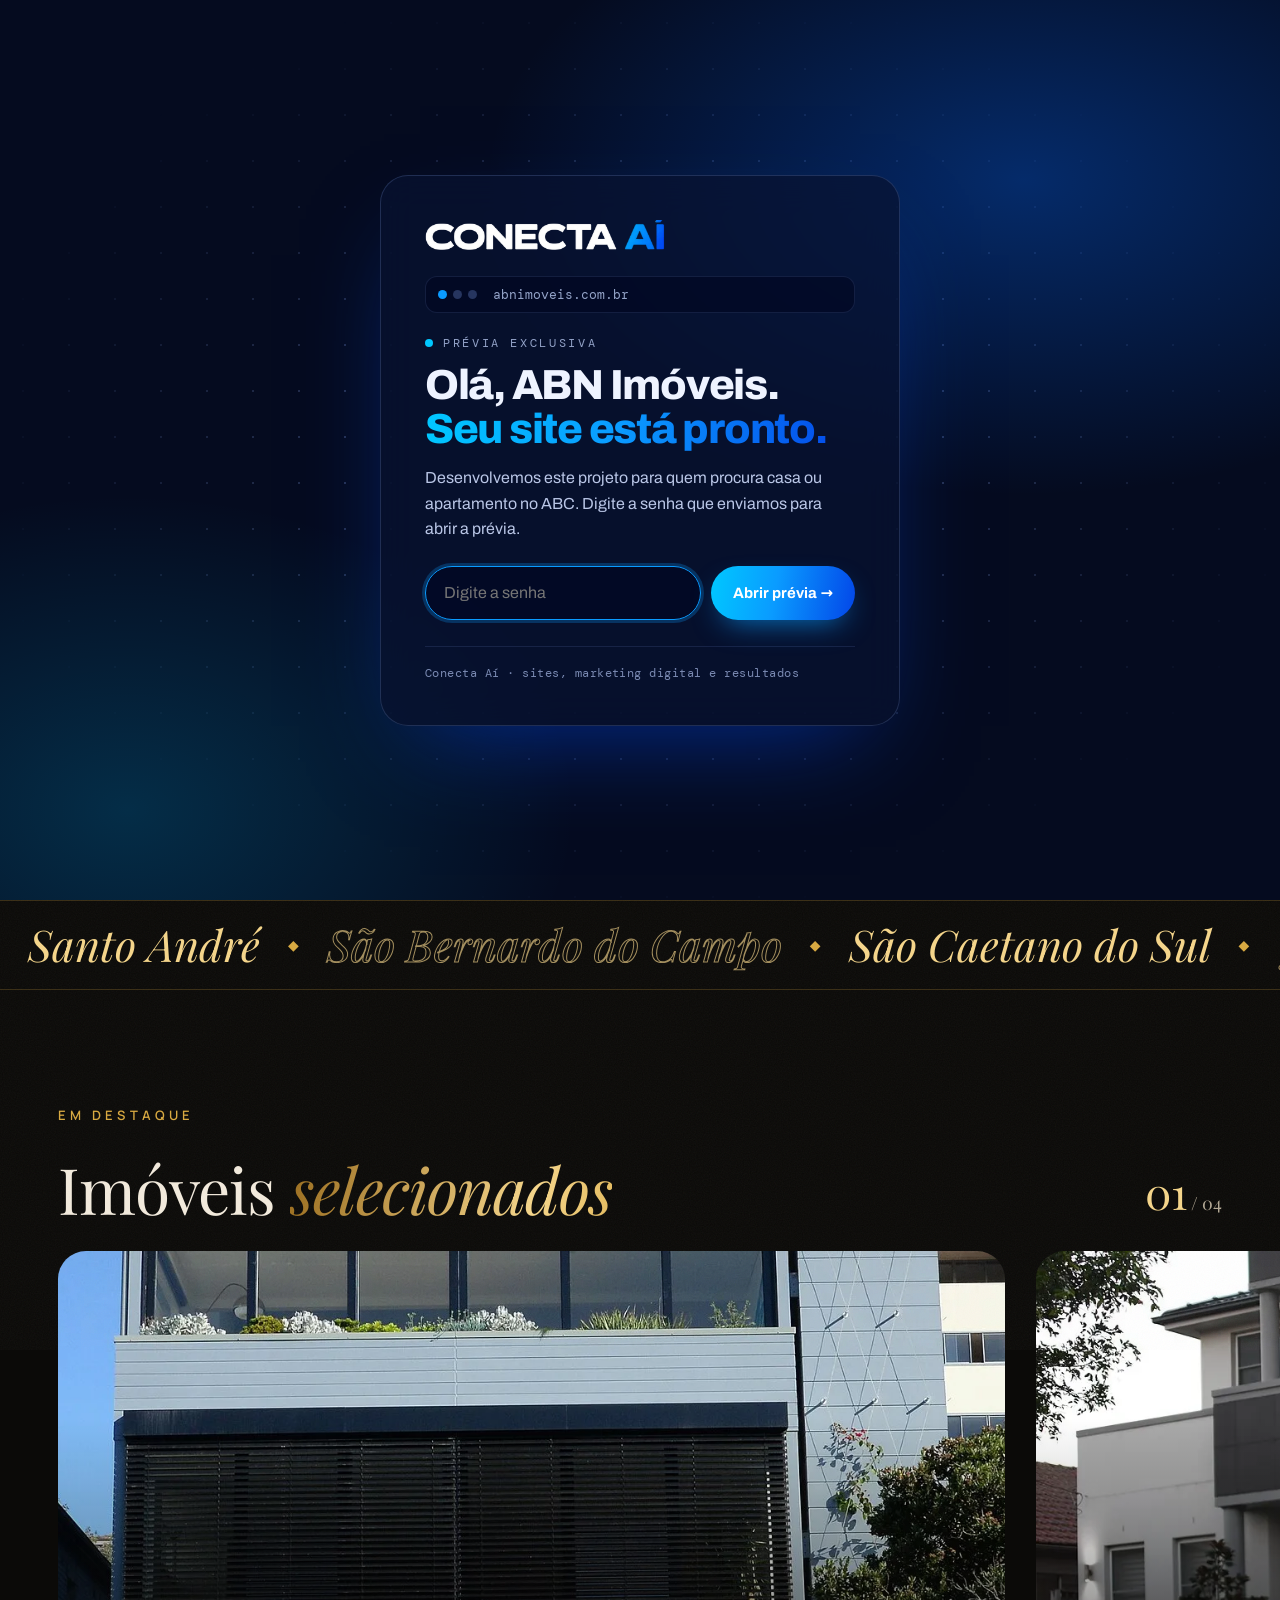
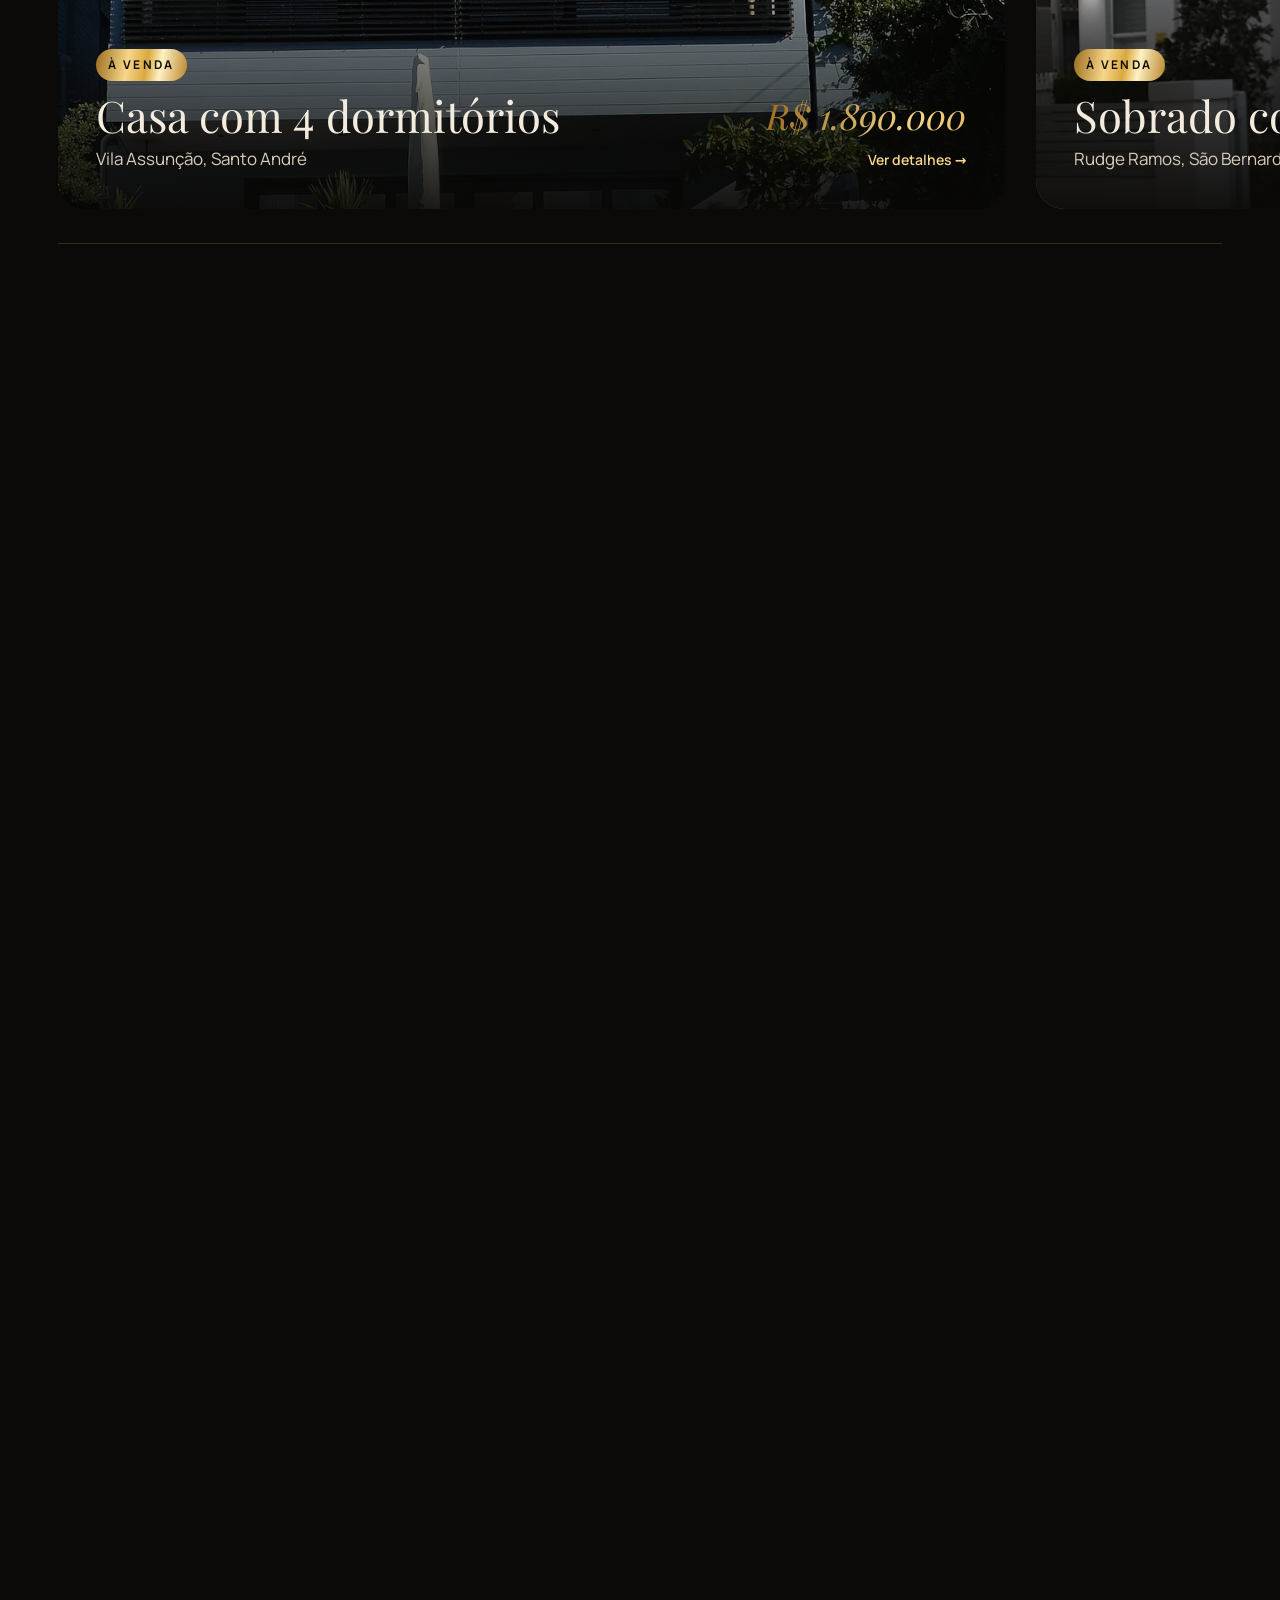
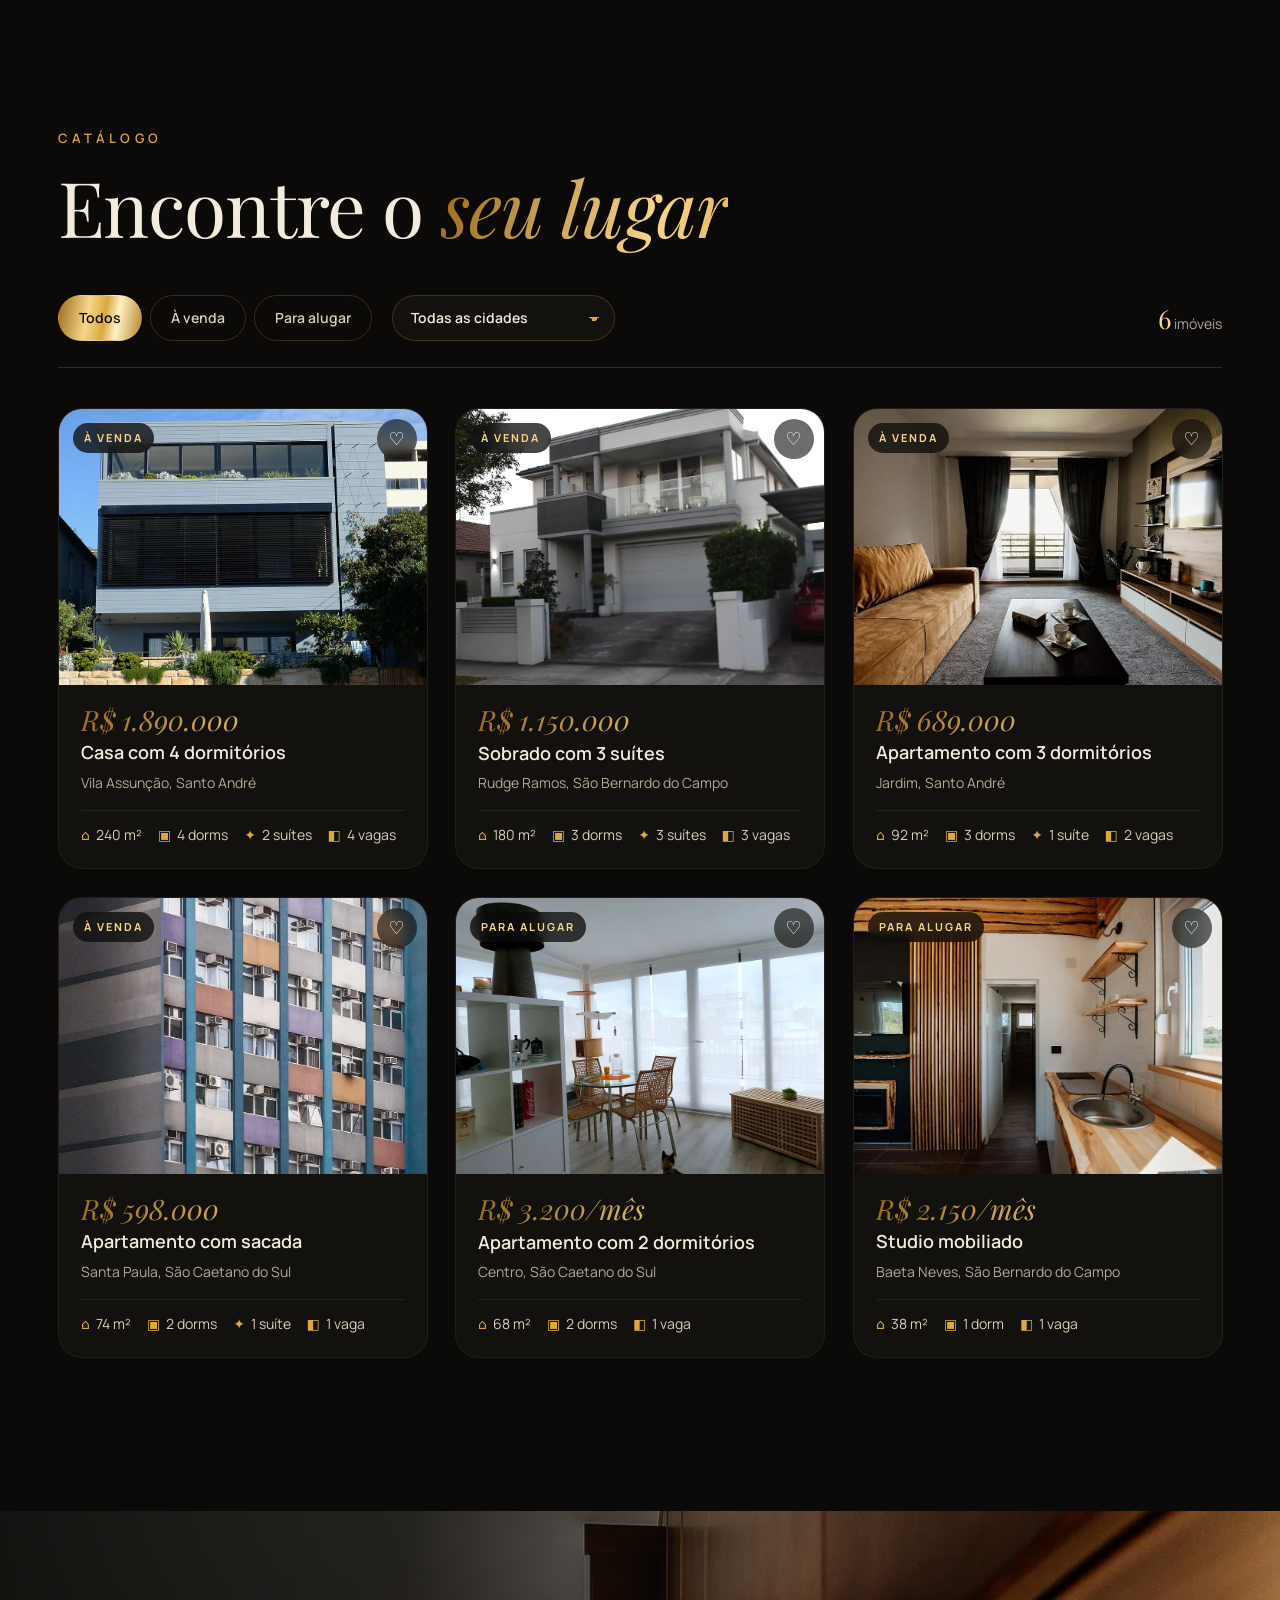
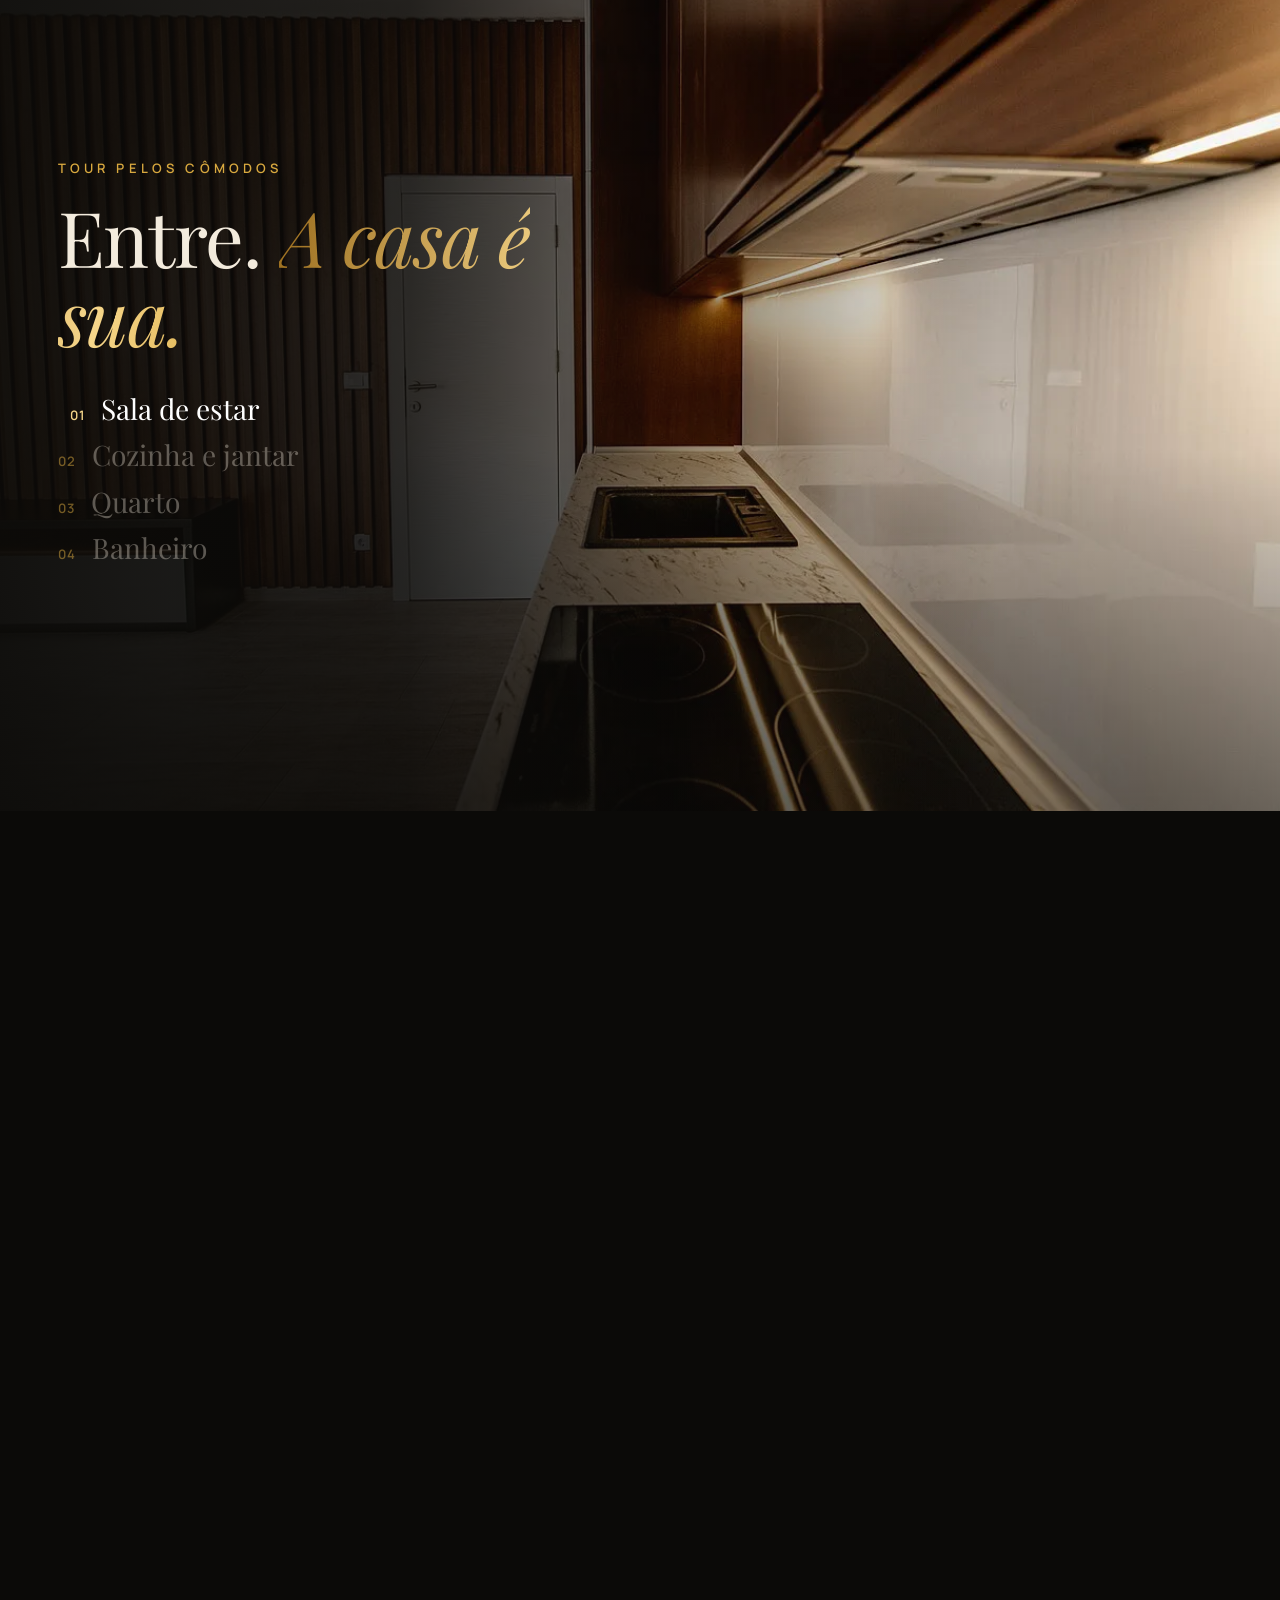
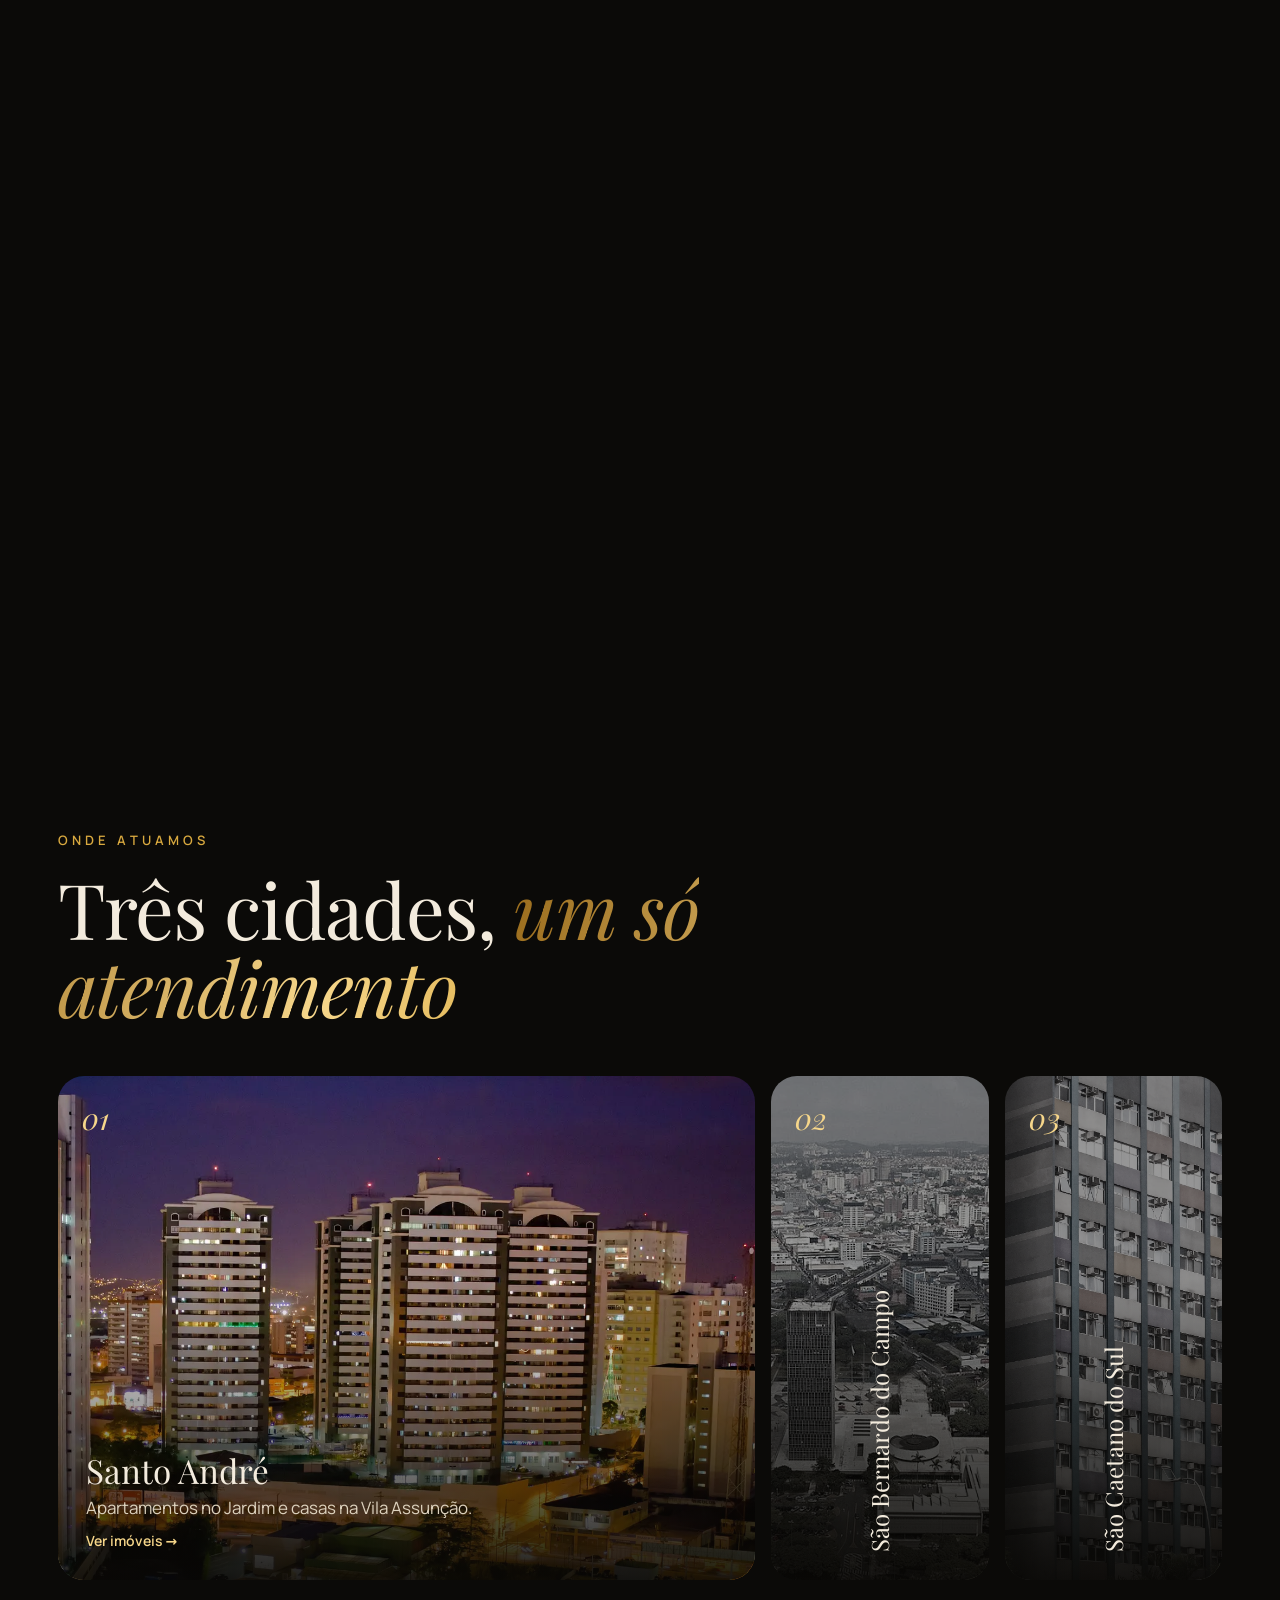
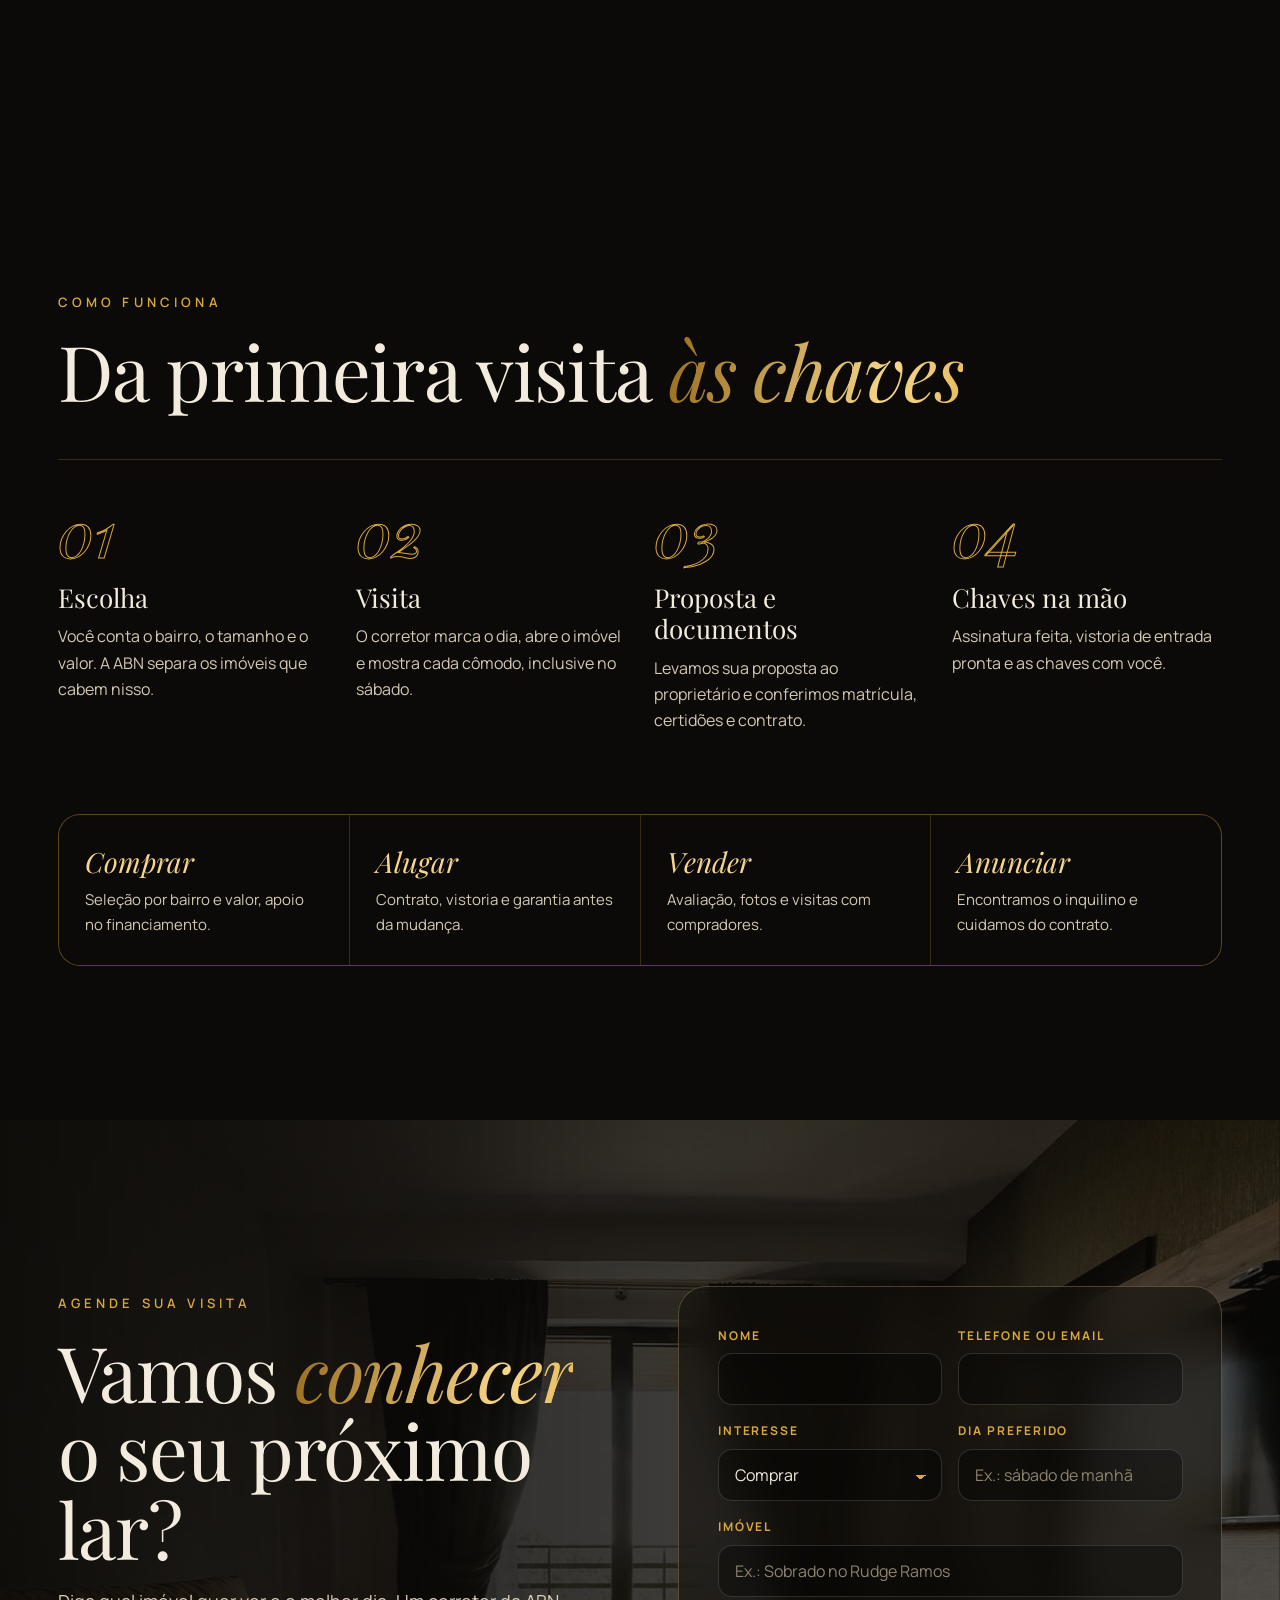
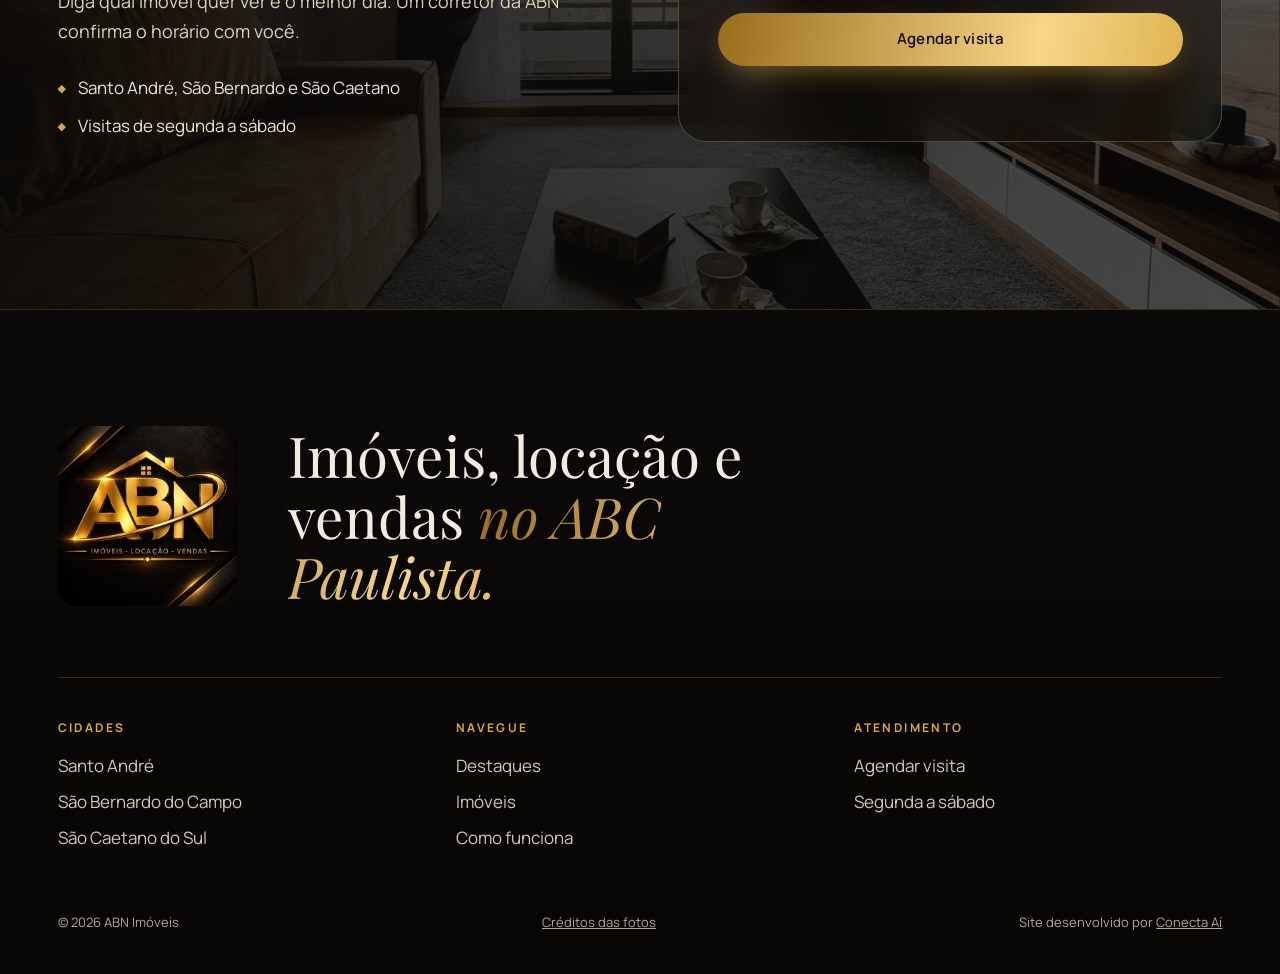
==== commit 1cf068d7: "Prévia ABN Imóveis: tela de senha da Conecta Aí e crédito no rodapé Co-Authored-By: Claude Opus 5.5 " ====
--- a/p/abn-imoveis/index.html
+++ b/p/abn-imoveis/index.html
@@ -9,12 +9,32 @@
 <meta name="description" content="Casas, sobrados e apartamentos para comprar ou alugar em Santo André, São Bernardo do Campo e São Caetano do Sul. Agende sua visita com a ABN Imóveis.">
 <meta name="theme-color" content="#0b0a08">
 <link rel="icon" href="img/logo-abn-192.webp" type="image/webp">
+<link rel="preload" href="fonts/archivo.woff2" as="font" type="font/woff2" crossorigin>
 <link rel="preload" href="fonts/playfair.woff2" as="font" type="font/woff2" crossorigin>
 <link rel="preload" href="fonts/manrope.woff2" as="font" type="font/woff2" crossorigin>
 <link rel="preload" href="img/hero-sa-1920.webp" as="image">
 <link rel="stylesheet" href="styles.css">
 </head>
 <body class="is-loading">
+
+<!-- PRÉVIA · CONECTA AÍ -->
+<div class="gate" id="gate" role="dialog" aria-modal="true" aria-labelledby="gateTitle" hidden>
+  <div class="gate__glow" aria-hidden="true"></div>
+  <div class="gate__card">
+    <img class="gate__logo" src="img/conecta/letreiro-branco.webp" alt="Conecta Aí" width="236" height="30">
+    <div class="gate__browser" aria-hidden="true"><i></i><i></i><i></i><span>abnimoveis.com.br</span></div>
+    <p class="gate__kicker"><span></span>Prévia exclusiva</p>
+    <h1 class="gate__title" id="gateTitle">Olá, ABN Imóveis. <span>Seu site está pronto.</span></h1>
+    <p class="gate__text">Desenvolvemos este projeto para quem procura casa ou apartamento no ABC. Digite a senha que enviamos para abrir a prévia.</p>
+    <form class="gate__form" id="gateForm" novalidate>
+      <label class="sr" for="gatePass">Senha</label>
+      <input id="gatePass" type="password" autocomplete="off" placeholder="Digite a senha" required>
+      <button type="submit">Abrir prévia <span aria-hidden="true">→</span></button>
+    </form>
+    <p class="gate__error" id="gateError" role="alert" hidden>Senha incorreta. Confira a mensagem e tente de novo.</p>
+    <p class="gate__foot">Conecta Aí · sites, marketing digital e resultados</p>
+  </div>
+</div>
 
 <!-- ABERTURA -->
 <div class="loader" id="loader" aria-hidden="true">
@@ -269,7 +289,7 @@
   <div class="footer__legal">
     <span>© 2026 ABN Imóveis</span>
     <a href="creditos.html">Créditos das fotos</a>
-    <span>Prévia desenvolvida por <a href="https://hctoliv.github.io/previaja/" target="_blank" rel="noopener">Prévia Já</a></span>
+    <span>Site desenvolvido por <a href="https://hctoliv.github.io/conecta-ai/" target="_blank" rel="noopener">Conecta Aí</a></span>
   </div>
 </footer>
 
@@ -295,6 +315,7 @@
   </div>
 </div>
 
+<script src="gate.js" defer></script>
 <script src="main.js" defer></script>
 </body>
 </html>
--- a/p/abn-imoveis/styles.css
+++ b/p/abn-imoveis/styles.css
@@ -1,5 +1,7 @@
 @font-face{font-family:"Playfair";src:url(fonts/playfair.woff2) format("woff2");font-weight:400 700;font-style:normal;font-display:swap}
 @font-face{font-family:"Playfair";src:url(fonts/playfair-italic.woff2) format("woff2");font-weight:400 700;font-style:italic;font-display:swap}
+@font-face{font-family:"Archivo";src:url(fonts/archivo.woff2) format("woff2");font-weight:400 800;font-display:swap}
+@font-face{font-family:"DM Mono";src:url(fonts/dmmono.woff2) format("woff2");font-weight:400;font-display:swap}
 @font-face{font-family:"Manrope";src:url(fonts/manrope.woff2) format("woff2");font-weight:200 800;font-display:swap}
 
 :root{
@@ -364,3 +366,36 @@
   .reveal,.fade-up{opacity:1;transform:none}
   .hero__title .word{transform:none}
 }
+
+/* tela de senha · identidade Conecta Aí */
+.gate{position:fixed;inset:0;z-index:300;display:grid;place-items:center;padding:20px;background:#050b1f;color:#eef3ff;font-family:"Archivo",system-ui,sans-serif;overflow:hidden;transition:opacity .9s var(--ease),visibility .9s}
+.gate[hidden]{display:none}
+.gate.is-out{opacity:0;visibility:hidden}
+.gate__glow{position:absolute;inset:0;background:radial-gradient(60% 50% at 80% 20%,rgba(5,102,245,.35),transparent 70%),radial-gradient(50% 50% at 10% 90%,rgba(0,200,255,.18),transparent 70%);animation:gateGlow 8s ease-in-out infinite alternate}
+@keyframes gateGlow{to{transform:scale(1.15) translate(-2%,2%)}}
+.gate::before{content:"";position:absolute;inset:0;background-image:radial-gradient(rgba(150,180,255,.25) 1px,transparent 1.5px);background-size:46px 46px;mask-image:radial-gradient(ellipse at center,#000 30%,transparent 75%);-webkit-mask-image:radial-gradient(ellipse at center,#000 30%,transparent 75%)}
+.gate__card{position:relative;width:min(520px,100%);padding:clamp(28px,5vw,44px);border-radius:28px;background:rgba(8,18,51,.72);border:1px solid rgba(150,180,255,.18);backdrop-filter:blur(18px);-webkit-backdrop-filter:blur(18px);box-shadow:0 40px 100px -40px rgba(3,70,232,.6);animation:gateIn .9s var(--ease) both}
+@keyframes gateIn{from{opacity:0;transform:translateY(30px) scale(.97)}}
+.gate.is-ok .gate__card{transform:scale(.96);opacity:.0;transition:all .8s var(--ease)}
+.gate__logo{height:30px;width:auto}
+.gate__browser{display:flex;align-items:center;gap:6px;margin:26px 0 22px;padding:9px 12px;border-radius:12px;background:rgba(0,5,33,.6);border:1px solid rgba(150,180,255,.12)}
+.gate__browser i{width:9px;height:9px;border-radius:50%;background:#26355f}
+.gate__browser i:first-child{background:#0a9bff}
+.gate__browser span{margin-left:10px;font:13px "DM Mono",ui-monospace,monospace;color:#93a3c8}
+.gate__kicker{display:flex;align-items:center;gap:10px;font:12px "DM Mono",ui-monospace,monospace;letter-spacing:.22em;text-transform:uppercase;color:#93a3c8}
+.gate__kicker span{width:8px;height:8px;border-radius:50%;background:#00c8ff;box-shadow:0 0 0 0 rgba(0,200,255,.6);animation:gatePulse 1.8s infinite}
+@keyframes gatePulse{to{box-shadow:0 0 0 12px rgba(0,200,255,0)}}
+.gate__title{font:800 clamp(30px,4.6vw,42px)/1.05 "Archivo",system-ui,sans-serif;letter-spacing:-.03em;margin:12px 0 14px}
+.gate__title span{display:block;background:linear-gradient(100deg,#00c8ff 0%,#0a9bff 45%,#0346e8 100%);-webkit-background-clip:text;background-clip:text;color:transparent}
+.gate__text{color:#b9c6e6;font-size:16px;line-height:1.6}
+.gate__form{display:flex;gap:10px;margin-top:24px}
+.gate__form input{flex:1;min-width:0;height:54px;padding:0 18px;border-radius:999px;border:1px solid rgba(150,180,255,.25);background:rgba(0,5,33,.55);color:#eef3ff;font:16px "Archivo",system-ui,sans-serif}
+.gate__form input:focus{outline:none;border-color:#0a9bff;box-shadow:0 0 0 3px rgba(10,155,255,.25)}
+.gate__form button{height:54px;padding:0 22px;border-radius:999px;background:linear-gradient(100deg,#00c8ff 0%,#0a9bff 45%,#0346e8 100%);color:#fff;font:700 15px "Archivo",system-ui,sans-serif;white-space:nowrap;box-shadow:0 12px 30px -12px rgba(10,155,255,.8);transition:transform .25s var(--ease)}
+.gate__form button:hover{transform:translateY(-2px)}
+.gate__form.shake{animation:shake .45s}
+@keyframes shake{20%,60%{transform:translateX(-8px)}40%,80%{transform:translateX(8px)}}
+.gate__error{margin-top:12px;color:#ff8f8f;font-size:14px}
+.gate__foot{margin-top:26px;padding-top:18px;border-top:1px solid rgba(150,180,255,.12);font:12px "DM Mono",ui-monospace,monospace;color:#7b8bb3;letter-spacing:.04em}
+body.is-gated .loader{visibility:hidden}
+@media (max-width:480px){.gate__form{flex-direction:column}.gate__form input{flex:none}.gate__form button{width:100%}}
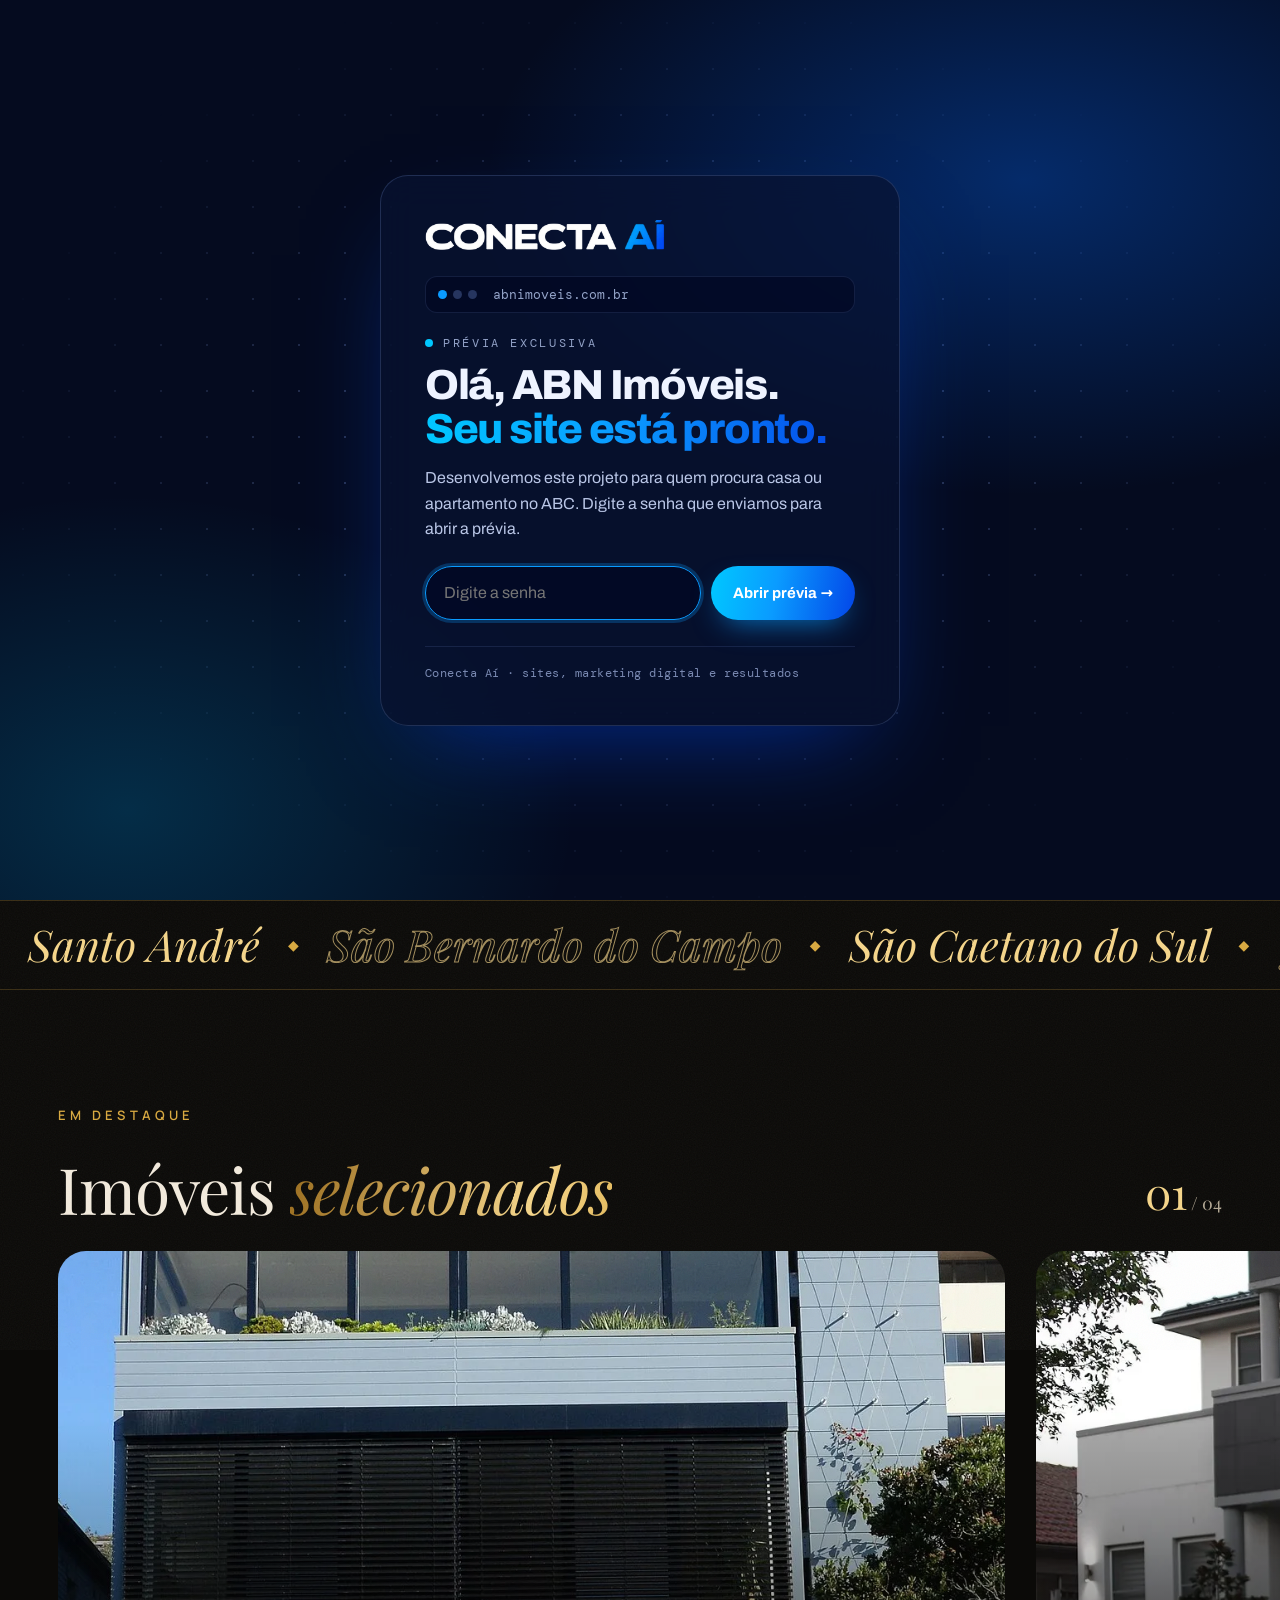
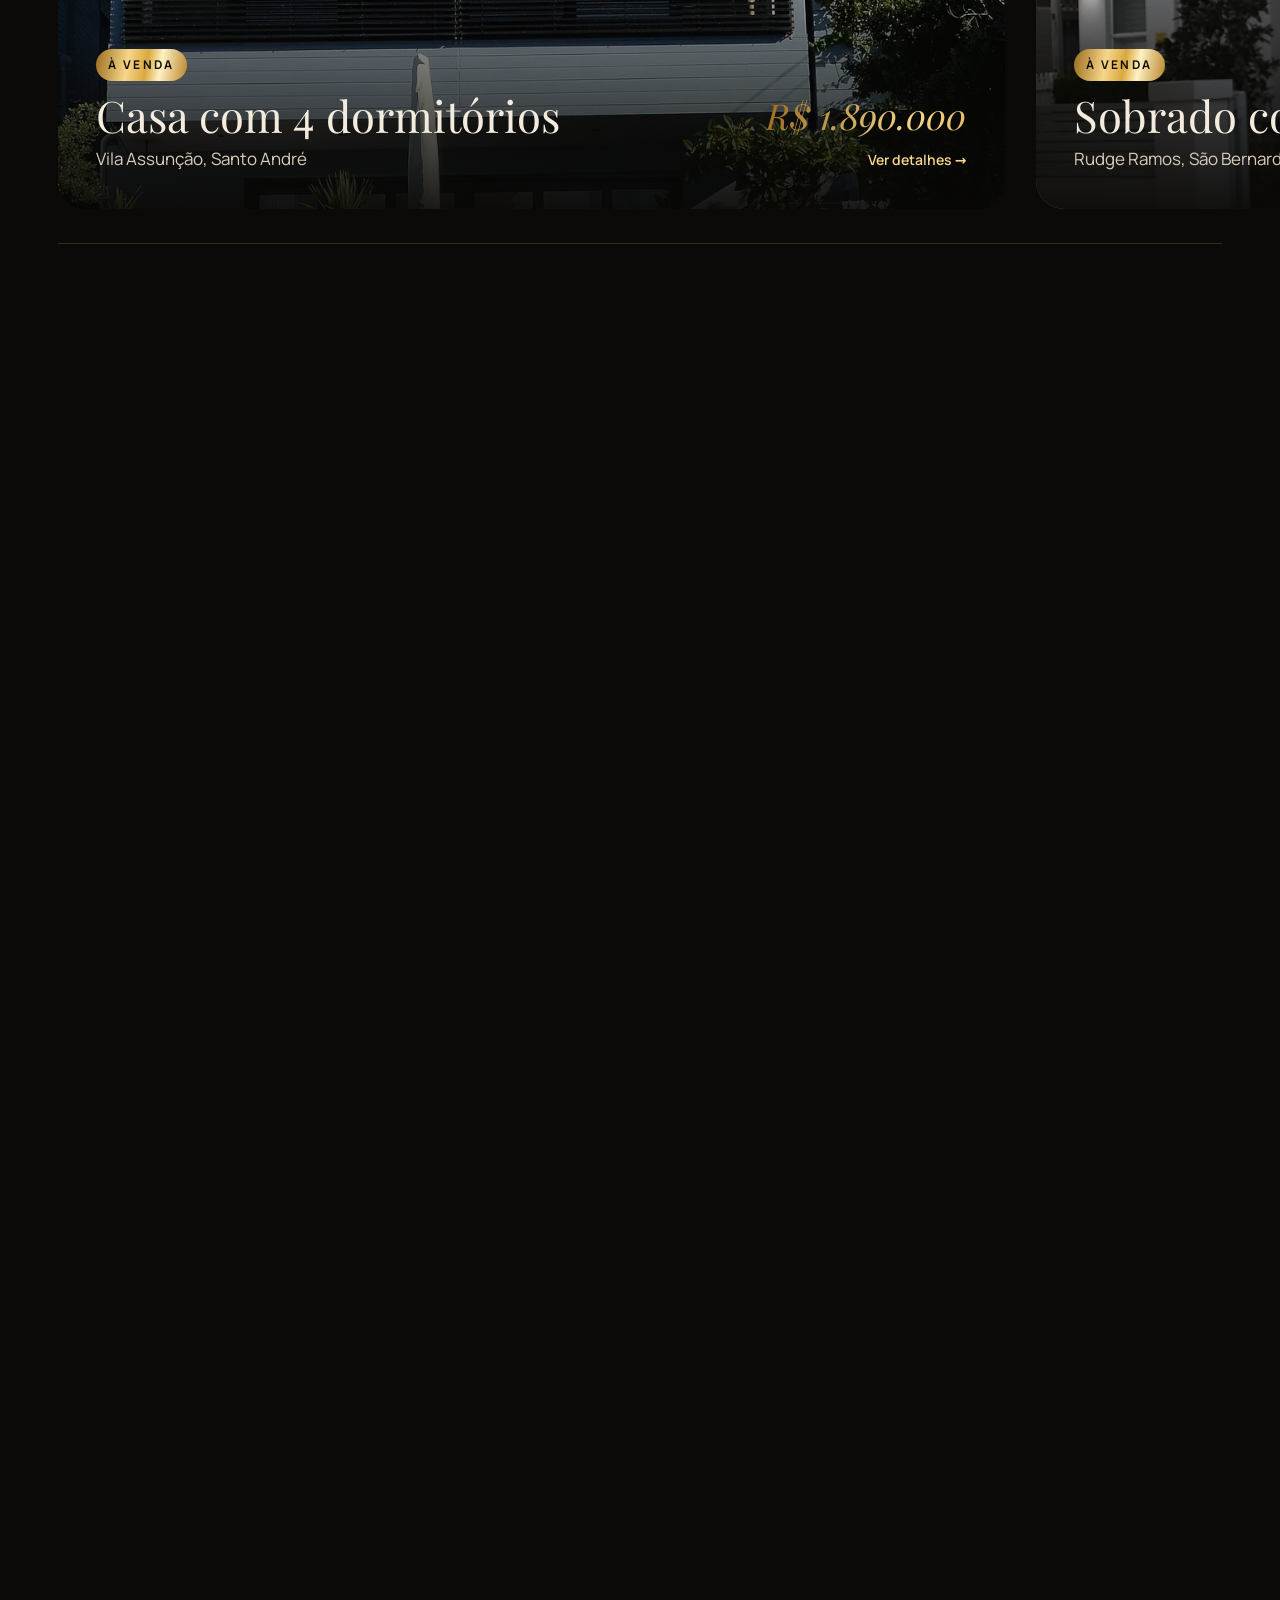
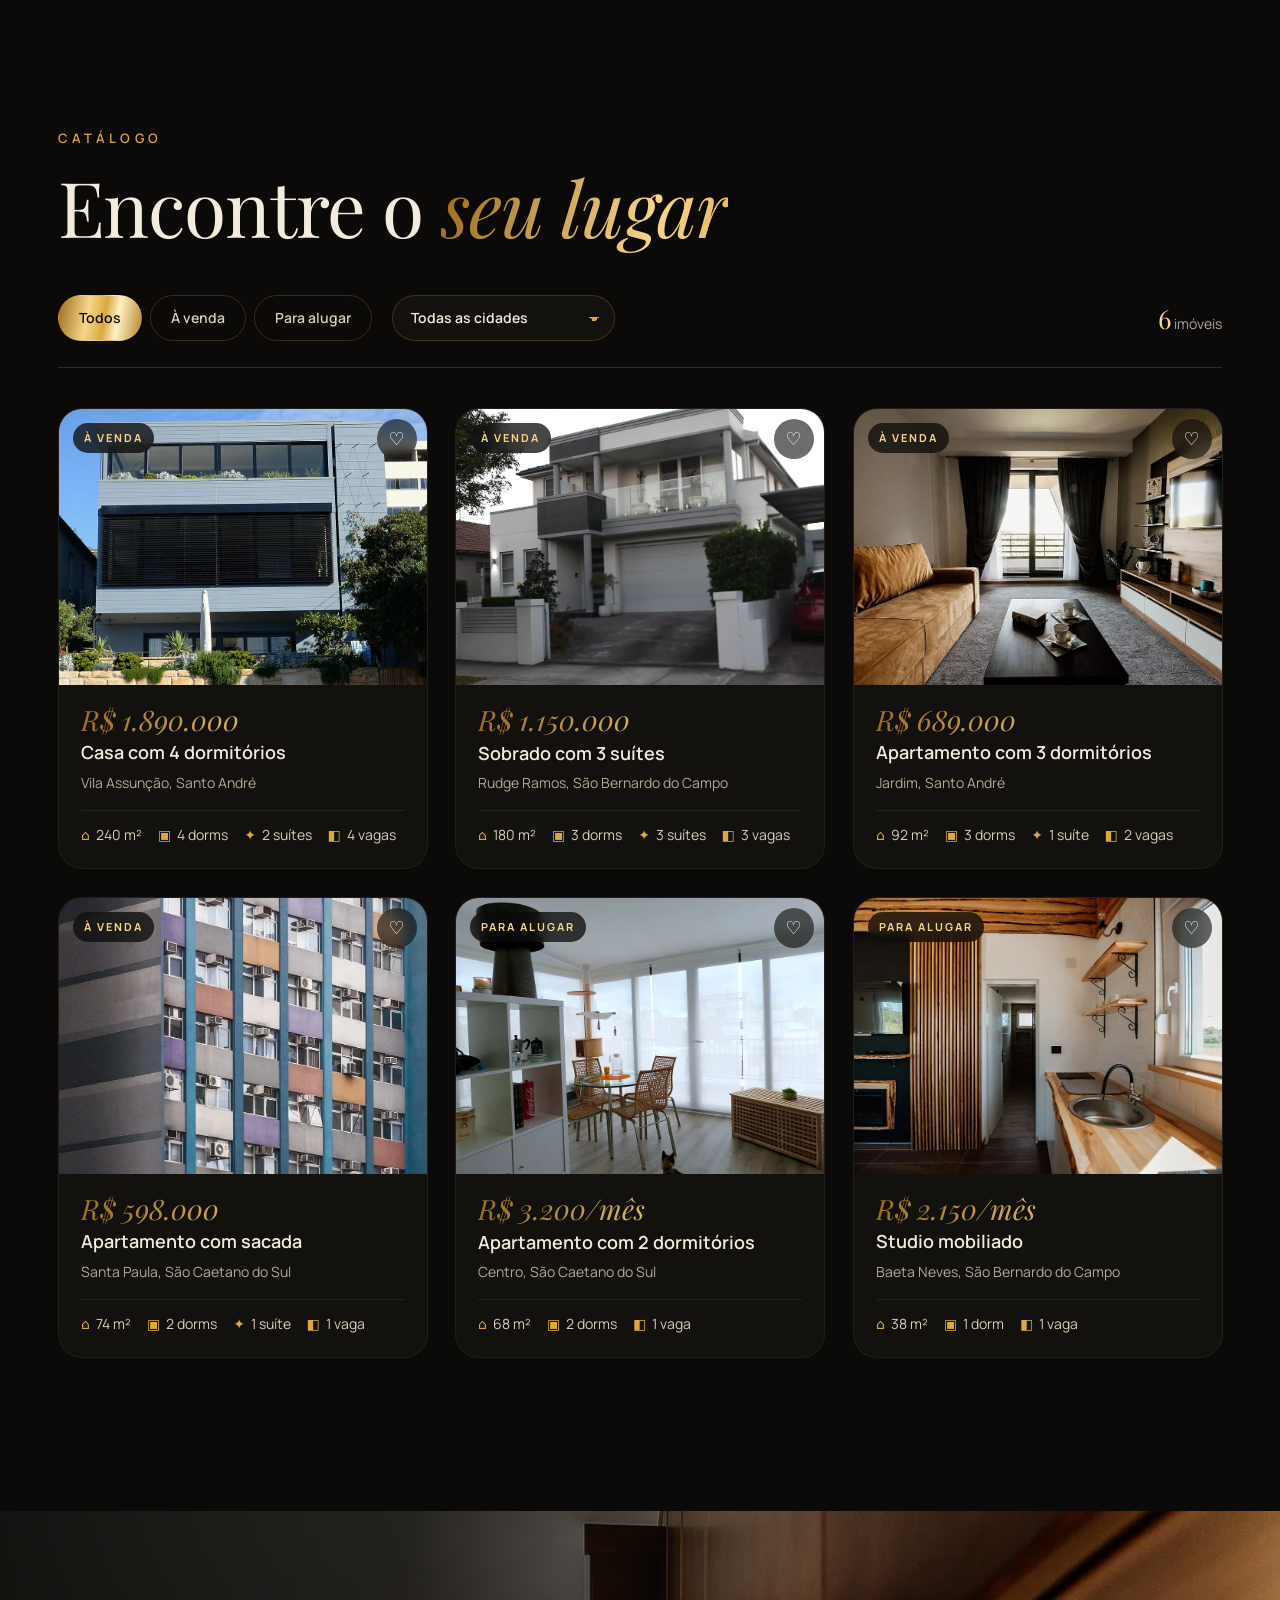
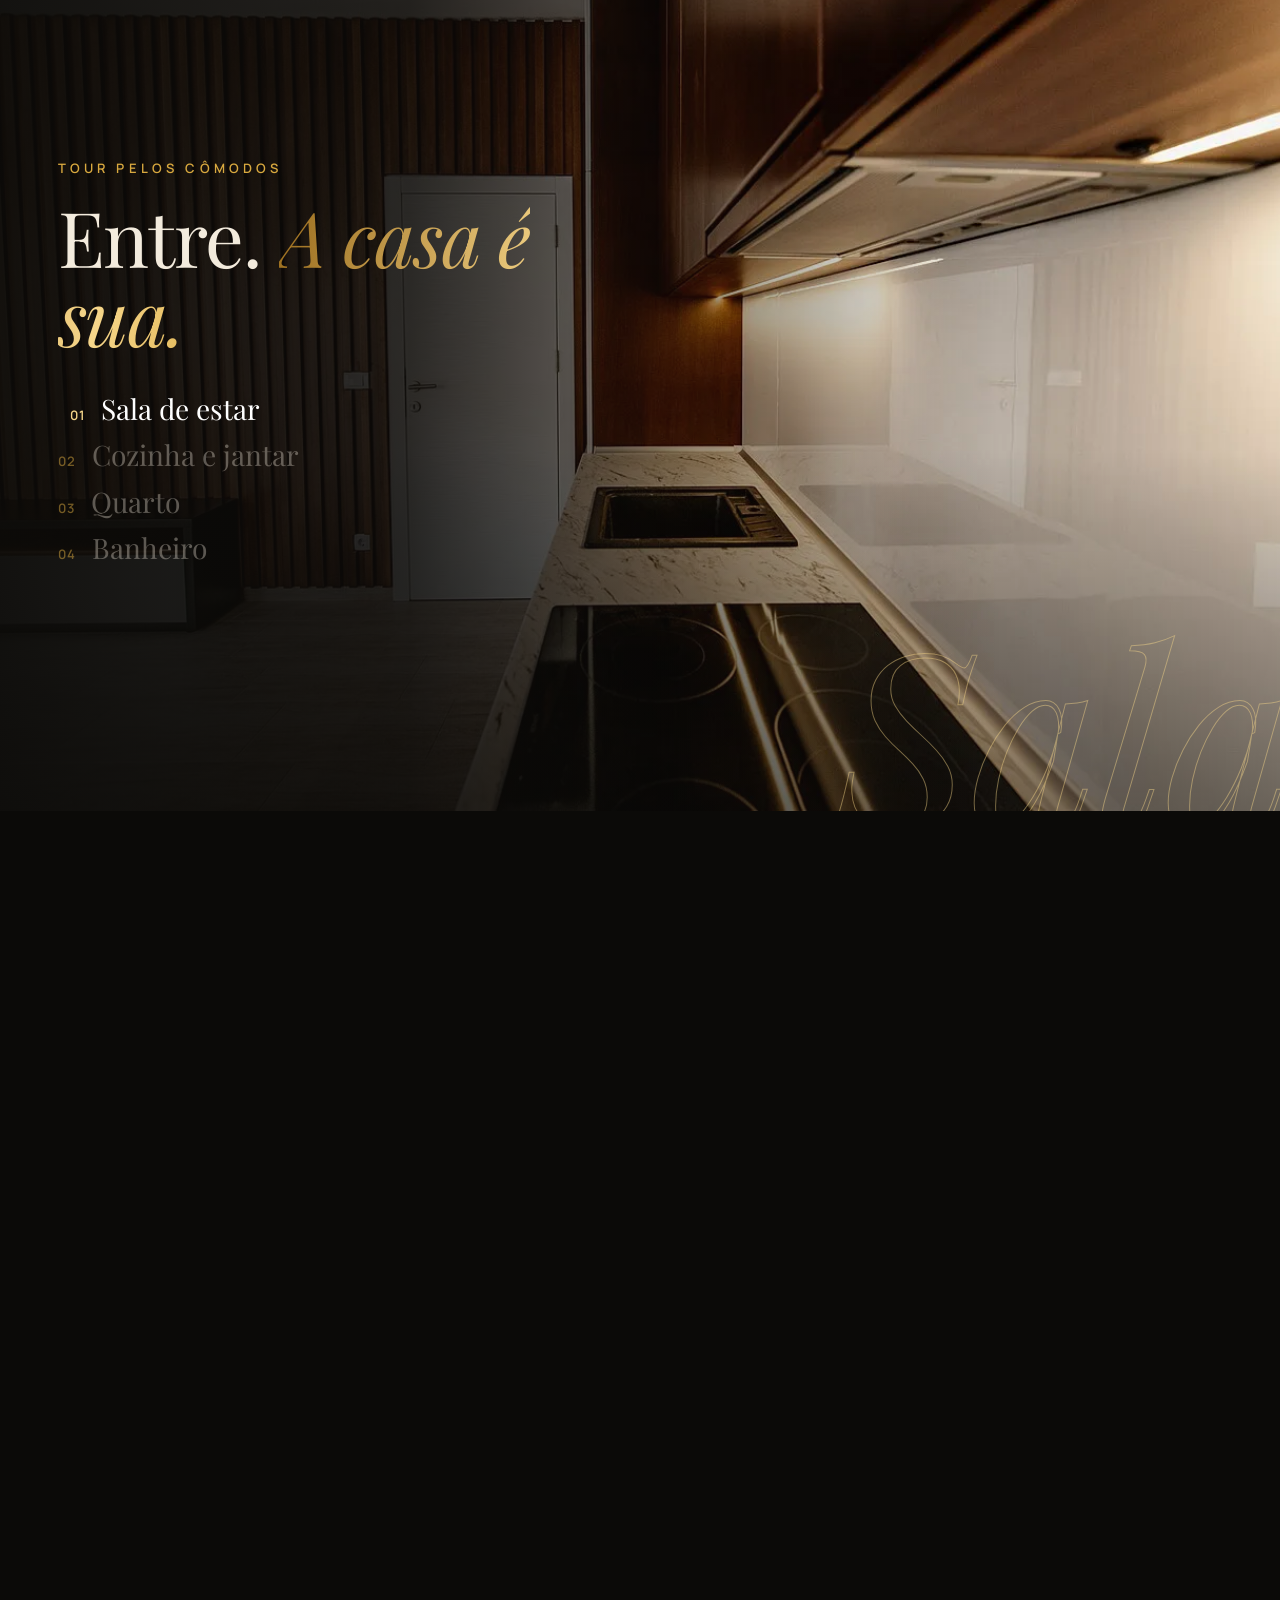
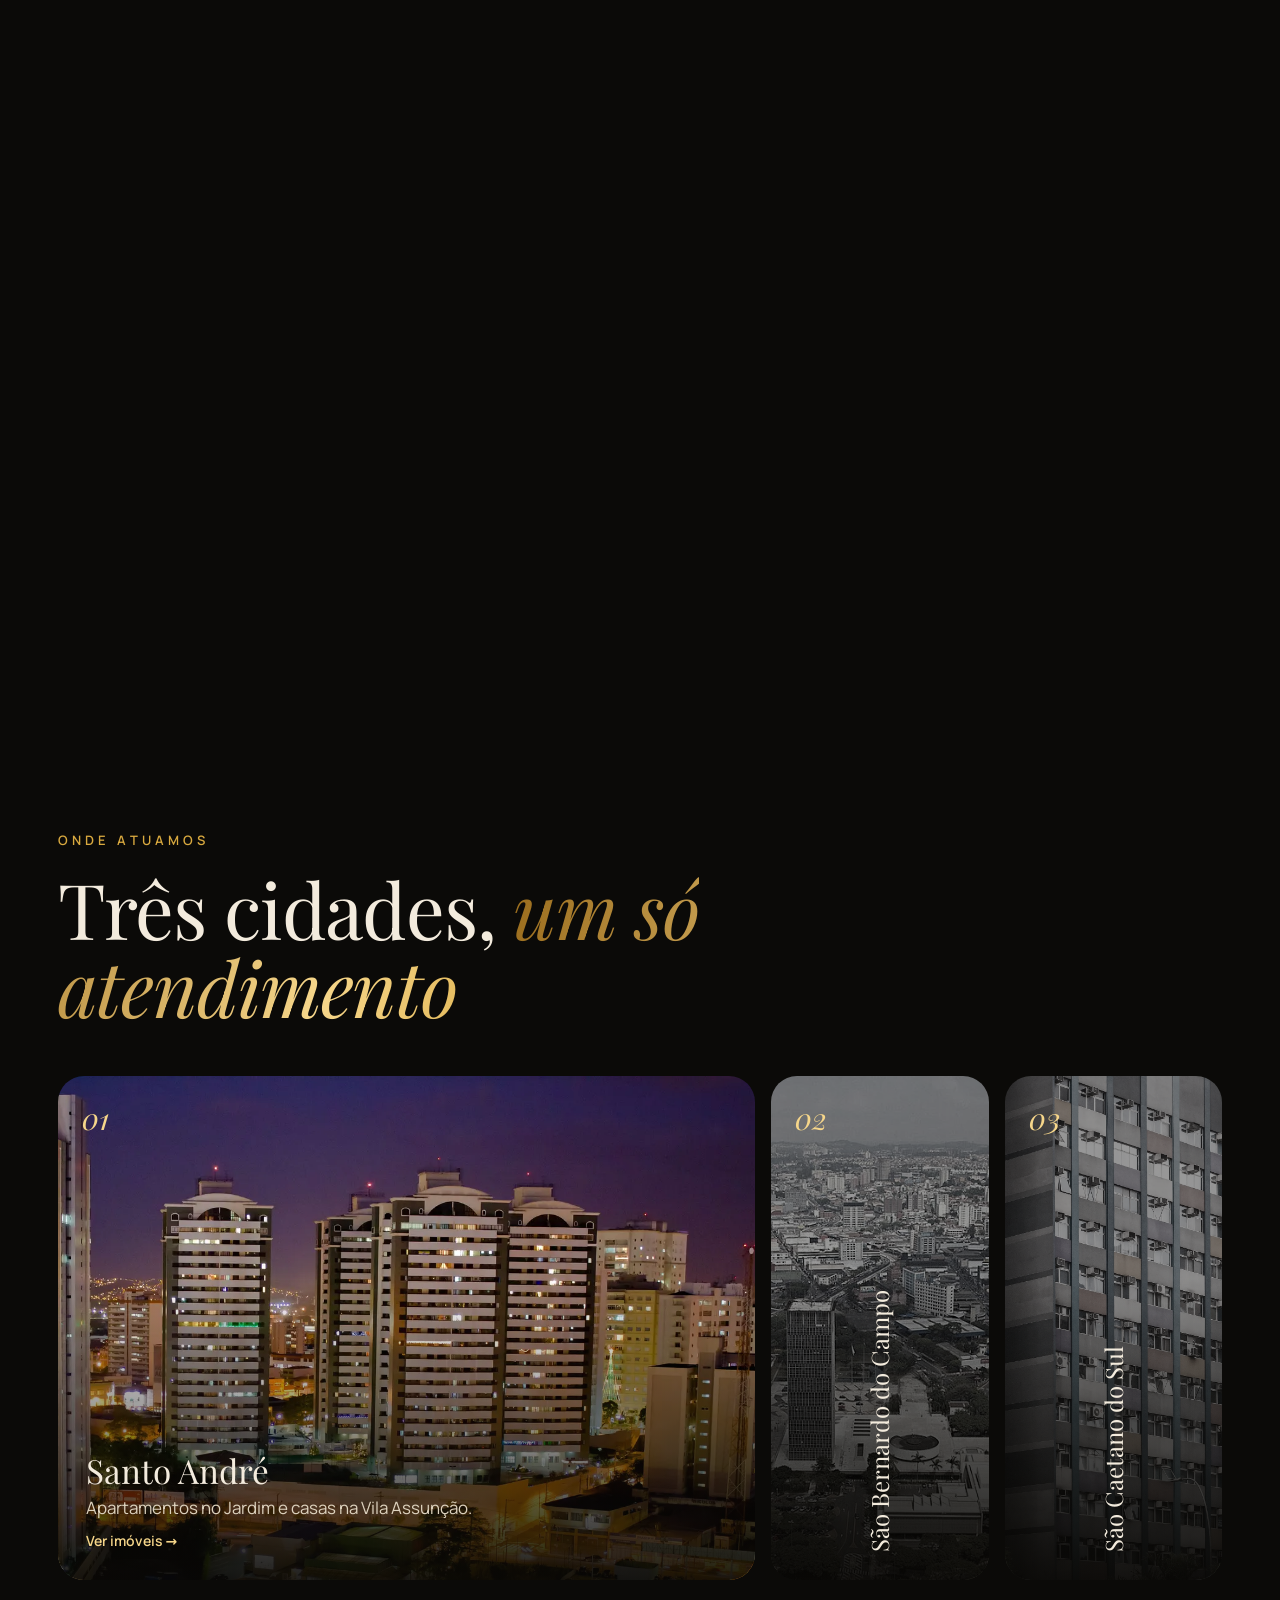
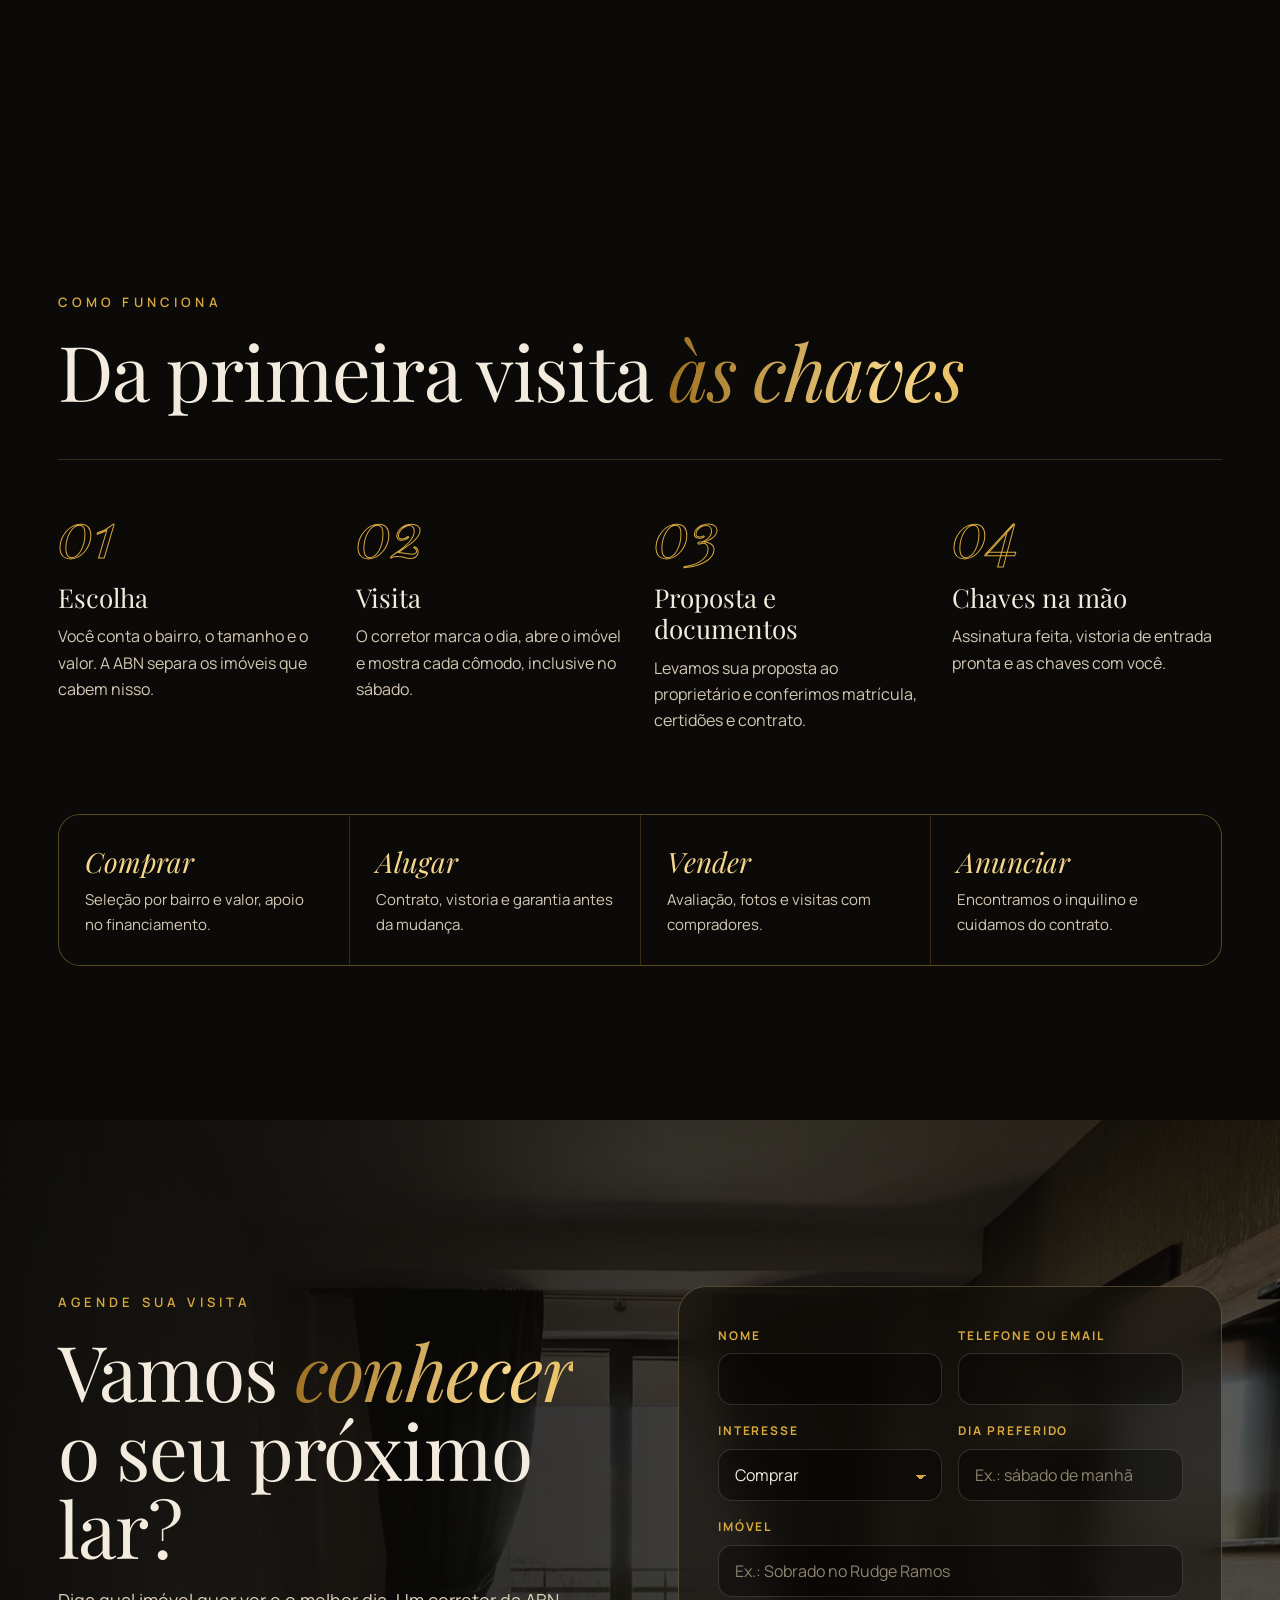
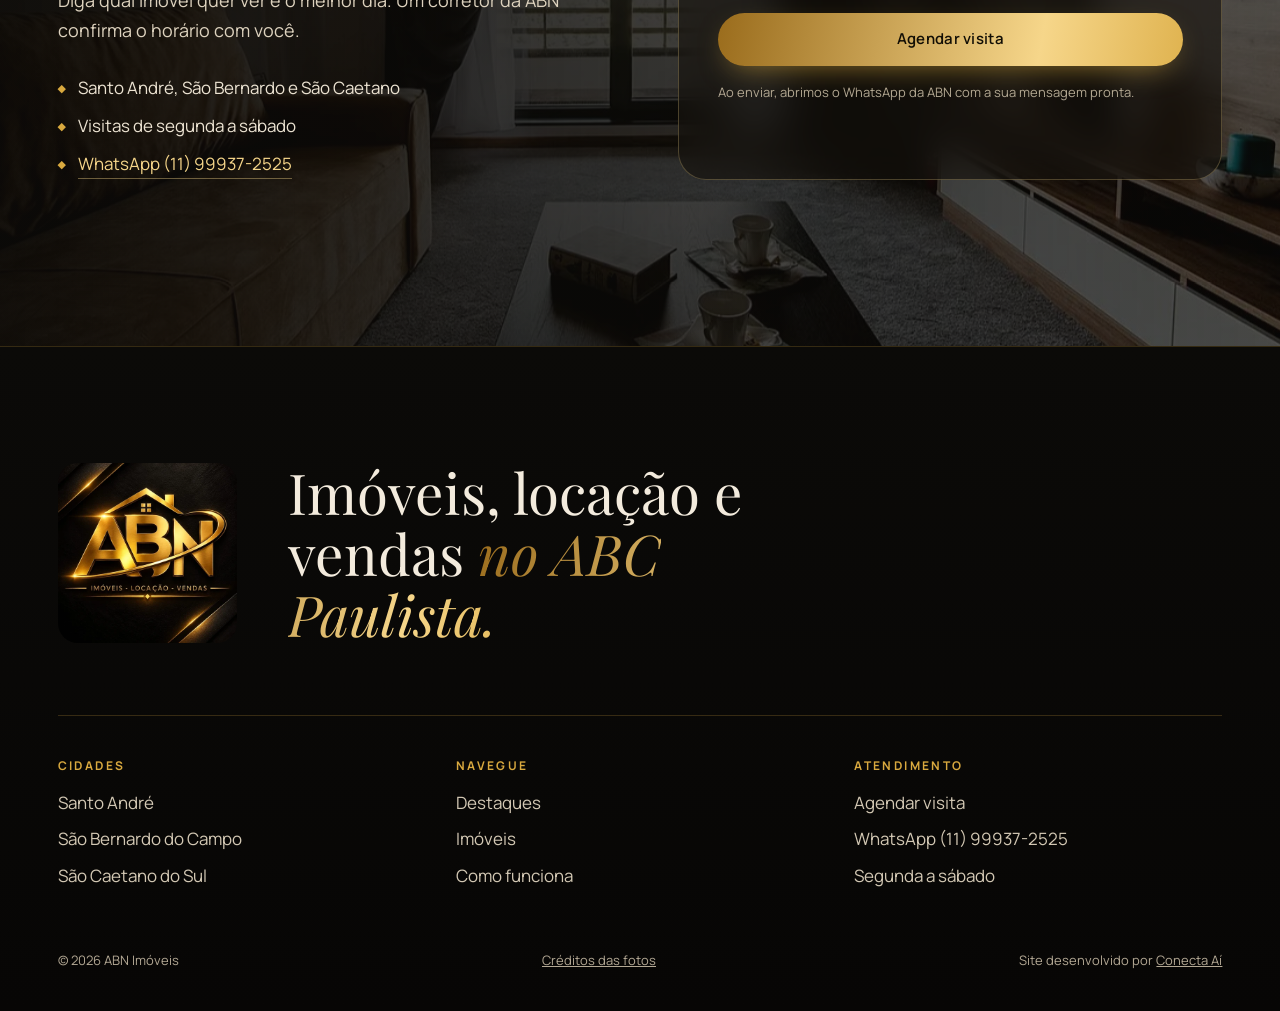
==== commit a048f67c: "Prévia ABN Imóveis: WhatsApp da ABN no formulário, nos imóveis e botão flutuante Co-Authored-By: Cla" ====
--- a/p/abn-imoveis/index.html
+++ b/p/abn-imoveis/index.html
@@ -254,6 +254,7 @@
       <ul class="visit__facts">
         <li>Santo André, São Bernardo e São Caetano</li>
         <li>Visitas de segunda a sábado</li>
+        <li><a href="https://wa.me/5511999372525" target="_blank" rel="noopener">WhatsApp (11) 99937-2525</a></li>
       </ul>
     </div>
     <form class="form reveal" id="form" novalidate>
@@ -269,6 +270,7 @@
       </div>
       <label class="field"><span>Imóvel</span><input id="fProp" name="imovel" type="text" autocomplete="off" placeholder="Ex.: Sobrado no Rudge Ramos"></label>
       <button class="btn btn--gold btn--block" type="submit">Agendar visita</button>
+      <p class="form__note">Ao enviar, abrimos o WhatsApp da ABN com a sua mensagem pronta.</p>
       <p class="form__msg" id="formMsg" role="status" aria-live="polite"></p>
     </form>
   </div>
@@ -284,7 +286,7 @@
   <div class="footer__cols">
     <div><h3>Cidades</h3><ul><li>Santo André</li><li>São Bernardo do Campo</li><li>São Caetano do Sul</li></ul></div>
     <div><h3>Navegue</h3><ul><li><a href="#destaques">Destaques</a></li><li><a href="#imoveis">Imóveis</a></li><li><a href="#como">Como funciona</a></li></ul></div>
-    <div><h3>Atendimento</h3><ul><li><a href="#visita">Agendar visita</a></li><li>Segunda a sábado</li></ul></div>
+    <div><h3>Atendimento</h3><ul><li><a href="#visita">Agendar visita</a></li><li><a href="https://wa.me/5511999372525" target="_blank" rel="noopener">WhatsApp (11) 99937-2525</a></li><li>Segunda a sábado</li></ul></div>
   </div>
   <div class="footer__legal">
     <span>© 2026 ABN Imóveis</span>
@@ -292,6 +294,8 @@
     <span>Site desenvolvido por <a href="https://hctoliv.github.io/conecta-ai/" target="_blank" rel="noopener">Conecta Aí</a></span>
   </div>
 </footer>
+
+<a class="wa-float" id="waFloat" href="https://wa.me/5511999372525" target="_blank" rel="noopener" aria-label="Falar com a ABN no WhatsApp"><svg viewBox="0 0 24 24" aria-hidden="true"><path fill="currentColor" d="M12 2a10 10 0 0 0-8.6 15.1L2 22l5-1.3A10 10 0 1 0 12 2Zm0 18.2c-1.5 0-3-.4-4.3-1.2l-.3-.2-3 .8.8-2.9-.2-.3A8.2 8.2 0 1 1 12 20.2Zm4.5-6.1c-.2-.1-1.5-.7-1.7-.8-.2-.1-.4-.1-.6.1l-.8 1c-.1.2-.3.2-.5.1a6.7 6.7 0 0 1-3.3-2.9c-.3-.4.2-.4.7-1.3.1-.2 0-.3 0-.4l-.8-1.8c-.2-.5-.4-.4-.6-.4h-.5c-.2 0-.4.1-.7.3-.2.3-.9.9-.9 2.2s1 2.6 1.1 2.7c.1.2 1.9 2.9 4.6 4.1 1.7.7 2.4.8 3.3.7.5-.1 1.5-.6 1.8-1.2.2-.6.2-1.1.1-1.2l-.4-.3Z"/></svg><span>Fale com a ABN</span></a>
 
 <!-- MODAL DO IMÓVEL -->
 <div class="modal" id="modal" role="dialog" aria-modal="true" aria-labelledby="mTitle" hidden>
@@ -311,6 +315,7 @@
       <p class="modal__desc" id="mDesc"></p>
       <ul class="modal__feats" id="mFeats"></ul>
       <a class="btn btn--gold btn--block" href="#visita" id="mBook">Agendar visita neste imóvel</a>
+      <a class="btn btn--line btn--block btn--wa" href="https://wa.me/5511999372525" target="_blank" rel="noopener" id="mWa"><svg viewBox="0 0 24 24" aria-hidden="true"><path fill="currentColor" d="M12 2a10 10 0 0 0-8.6 15.1L2 22l5-1.3A10 10 0 1 0 12 2Zm0 18.2c-1.5 0-3-.4-4.3-1.2l-.3-.2-3 .8.8-2.9-.2-.3A8.2 8.2 0 1 1 12 20.2Zm4.5-6.1c-.2-.1-1.5-.7-1.7-.8-.2-.1-.4-.1-.6.1l-.8 1c-.1.2-.3.2-.5.1a6.7 6.7 0 0 1-3.3-2.9c-.3-.4.2-.4.7-1.3.1-.2 0-.3 0-.4l-.8-1.8c-.2-.5-.4-.4-.6-.4h-.5c-.2 0-.4.1-.7.3-.2.3-.9.9-.9 2.2s1 2.6 1.1 2.7c.1.2 1.9 2.9 4.6 4.1 1.7.7 2.4.8 3.3.7.5-.1 1.5-.6 1.8-1.2.2-.6.2-1.1.1-1.2l-.4-.3Z"/></svg>Falar no WhatsApp</a>
     </div>
   </div>
 </div>
--- a/p/abn-imoveis/styles.css
+++ b/p/abn-imoveis/styles.css
@@ -399,3 +399,16 @@
 .gate__foot{margin-top:26px;padding-top:18px;border-top:1px solid rgba(150,180,255,.12);font:12px "DM Mono",ui-monospace,monospace;color:#7b8bb3;letter-spacing:.04em}
 body.is-gated .loader{visibility:hidden}
 @media (max-width:480px){.gate__form{flex-direction:column}.gate__form input{flex:none}.gate__form button{width:100%}}
+
+/* WhatsApp */
+.btn--wa svg,.wa-float svg{width:20px;height:20px;flex:none}
+.btn--wa{margin-top:10px}
+.form__note{font-size:13px;color:var(--mute)}
+.visit__facts a{color:var(--gold-l);text-decoration:none;border-bottom:1px solid rgba(246,214,138,.4)}
+.wa-float{position:fixed;right:22px;bottom:22px;z-index:90;display:flex;align-items:center;gap:10px;height:56px;padding:0 20px 0 16px;border-radius:999px;background:var(--grad);background-size:200% 100%;color:#120e05;font-weight:700;font-size:15px;text-decoration:none;
+  box-shadow:0 16px 40px -14px rgba(217,169,63,.8);transition:transform .4s var(--ease),opacity .4s,background-position .8s var(--ease)}
+.wa-float svg{width:24px;height:24px}
+.wa-float:hover{transform:translateY(-3px);background-position:100% 0}
+.wa-float.is-hidden{opacity:0;transform:translateY(20px);pointer-events:none}
+body.is-loading .wa-float,body.is-gated .wa-float{opacity:0;pointer-events:none}
+@media (max-width:640px){.wa-float{right:16px;bottom:16px;width:56px;padding:0;justify-content:center}.wa-float span{display:none}}
